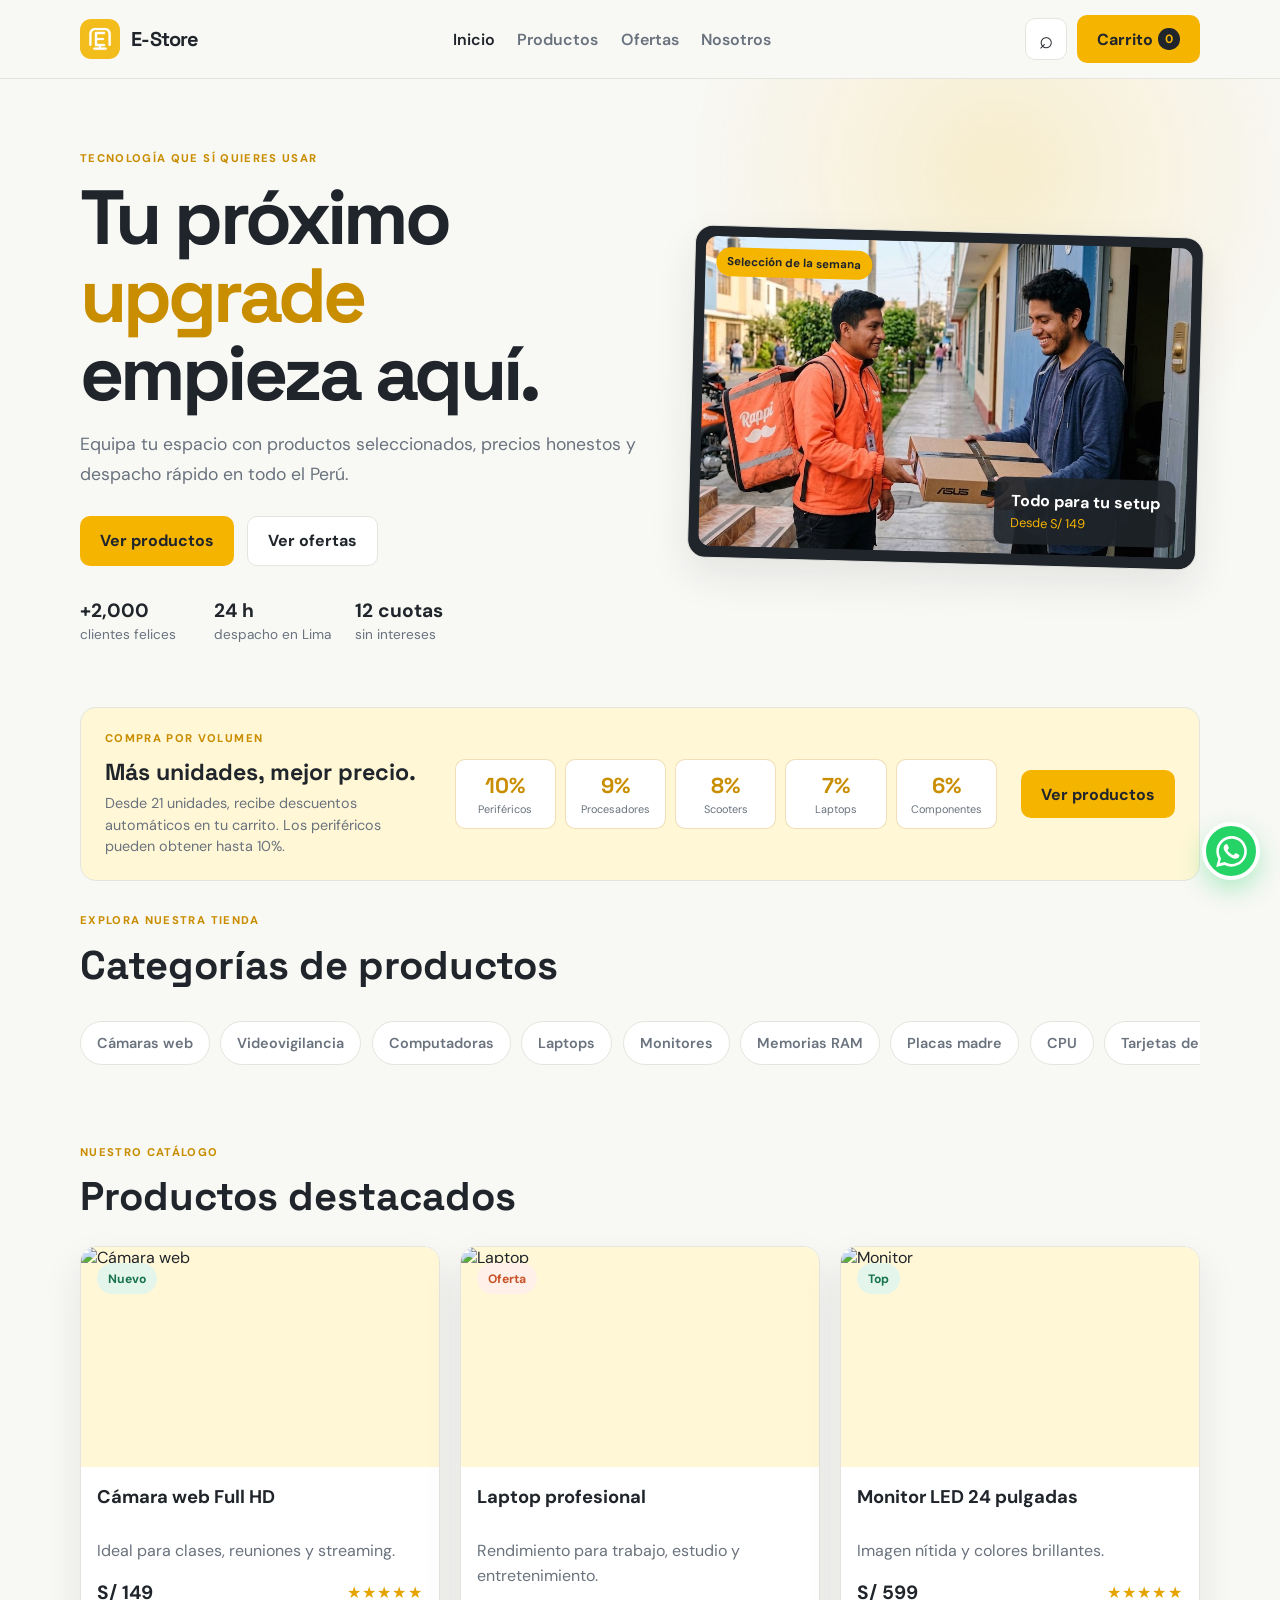
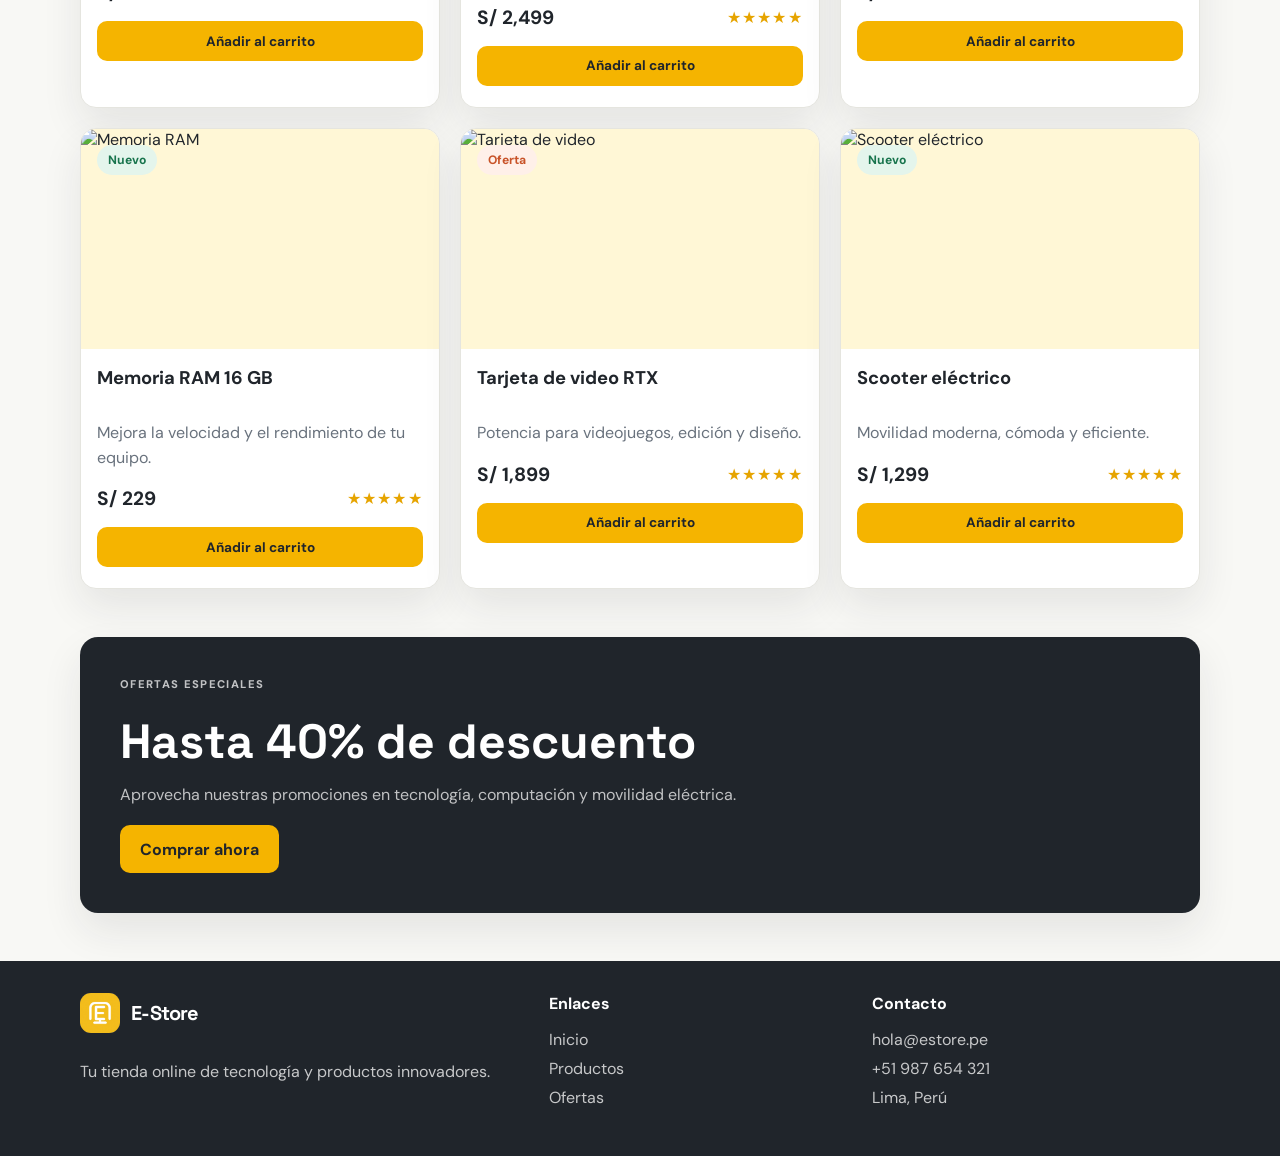
==== index.html @ dcfaab3a "Primera subida del proyecto ≈" ====
<!DOCTYPE html>
<html lang="es">
<head>
  <meta charset="UTF-8">
  <meta name="viewport" content="width=device-width, initial-scale=1.0">
  <title>E-Store | Tecnología</title>
  <link rel="stylesheet" href="styles/styles.css">
</head>

<body>
  <header class="site-header">
    <div class="container nav">
      <a class="brand" href="index.html">
        <img src="assets/logo.jpg" alt="Logo de E-Store">
        <span>E-Store</span>
      </a>

      <nav class="menu">
        <a class="is-active" href="index.html">Inicio</a>
        <a href="productos.html">Productos</a>
        <a href="ofertas.html">Ofertas</a>
        <a href="nosotros.html">Nosotros</a>
      </nav>

      <div class="nav-actions">
        <a class="icon-button" href="productos.html#buscador" aria-label="Buscar productos">⌕</a>
        <a class="btn btn-primary cart-button" href="carrito.html">Carrito <span>0</span></a>
      </div>
    </div>
  </header>

  <main>
    <section class="hero" id="inicio">
      <div class="container hero__grid">
        <div class="hero__content">
          <p class="eyebrow">Tecnología que sí quieres usar</p>
          <h1>Tu próximo <em>upgrade</em> empieza aquí.</h1>
          <p class="lead">
            Equipa tu espacio con productos seleccionados, precios honestos y despacho rápido en todo el Perú.
          </p>

          <div class="hero__actions">
            <a class="btn btn-primary" href="#productos">Ver productos</a>
            <a class="btn btn-secondary" href="#ofertas">Ver ofertas</a>
          </div>
          <ul class="hero__stats" aria-label="Beneficios de E-Store">
            <li><strong>+2,000</strong><span>clientes felices</span></li>
            <li><strong>24 h</strong><span>despacho en Lima</span></li>
            <li><strong>12 cuotas</strong><span>sin intereses</span></li>
          </ul>
        </div>

        <div class="hero__visual">
          <span class="hero__label">Selección de la semana</span>
          <img src="assets/principal.jpg" alt="Productos tecnológicos">
          <div class="hero__caption"><strong>Todo para tu setup</strong><span>Desde S/ 149</span></div>
        </div>
      </div>
    </section>

    <section class="volume-discounts container" aria-labelledby="volume-discounts-title">
      <div class="volume-discounts__intro">
        <p class="eyebrow">Compra por volumen</p>
        <h2 id="volume-discounts-title">Más unidades, mejor precio.</h2>
        <p>Desde 21 unidades, recibe descuentos automáticos en tu carrito. Los periféricos pueden obtener hasta 10%.</p>
      </div>
      <div class="volume-discounts__rates" aria-label="Descuentos disponibles">
        <div><strong>10%</strong><span>Periféricos</span></div>
        <div><strong>9%</strong><span>Procesadores</span></div>
        <div><strong>8%</strong><span>Scooters</span></div>
        <div><strong>7%</strong><span>Laptops</span></div>
        <div><strong>6%</strong><span>Componentes</span></div>
      </div>
      <a class="btn btn-primary" href="productos.html">Ver productos</a>
    </section>

    <section class="categories container">
      <div class="section-heading">
        <p class="eyebrow">Explora nuestra tienda</p>
        <h2>Categorías de productos</h2>
      </div>

      <div class="category-bar">
  <a href="productos.html">Cámaras web</a>
  <a href="productos.html">Videovigilancia</a>
  <a href="productos.html">Computadoras</a>
  <a href="productos.html">Laptops</a>
  <a href="productos.html">Monitores</a>
  <a href="productos.html">Memorias RAM</a>
  <a href="productos.html">Placas madre</a>
  <a href="productos.html">CPU</a>
  <a href="productos.html">Tarjetas de video</a>
  <a href="productos.html">Scooters eléctricos</a>
  <a href="productos.html">Otros</a>
  </div>
    </section>

    <section class="products container" id="productos">
      <div class="section-heading">
        <p class="eyebrow">Nuestro catálogo</p>
        <h2>Productos destacados</h2>
      </div>

      <div class="product-grid">
        <article class="product-card">
          <span class="badge">Nuevo</span>
          <img src="assets/product-1.svg" alt="Cámara web">
          <div class="product-card__content">
            <h3>Cámara web Full HD</h3>
            <p>Ideal para clases, reuniones y streaming.</p>
            <div class="product-meta">
              <strong>S/ 149</strong>
              <span>★★★★★</span>
            </div>
            <button class="btn btn-primary product-button">Añadir al carrito</button>
          </div>
        </article>

        <article class="product-card">
          <span class="badge badge-sale">Oferta</span>
          <img src="assets/product-2.svg" alt="Laptop">
          <div class="product-card__content">
            <h3>Laptop profesional</h3>
            <p>Rendimiento para trabajo, estudio y entretenimiento.</p>
            <div class="product-meta">
              <strong>S/ 2,499</strong>
              <span>★★★★★</span>
            </div>
            <button class="btn btn-primary product-button">Añadir al carrito</button>
          </div>
        </article>

        <article class="product-card">
          <span class="badge">Top</span>
          <img src="assets/product-3.svg" alt="Monitor">
          <div class="product-card__content">
            <h3>Monitor LED 24 pulgadas</h3>
            <p>Imagen nítida y colores brillantes.</p>
            <div class="product-meta">
              <strong>S/ 599</strong>
              <span>★★★★★</span>
            </div>
            <button class="btn btn-primary product-button">Añadir al carrito</button>
          </div>
        </article>

        <article class="product-card">
          <span class="badge">Nuevo</span>
          <img src="assets/product-1.svg" alt="Memoria RAM">
          <div class="product-card__content">
            <h3>Memoria RAM 16 GB</h3>
            <p>Mejora la velocidad y el rendimiento de tu equipo.</p>
            <div class="product-meta">
              <strong>S/ 229</strong>
              <span>★★★★★</span>
            </div>
            <button class="btn btn-primary product-button">Añadir al carrito</button>
          </div>
        </article>

        <article class="product-card">
          <span class="badge badge-sale">Oferta</span>
          <img src="assets/product-2.svg" alt="Tarjeta de video">
          <div class="product-card__content">
            <h3>Tarjeta de video RTX</h3>
            <p>Potencia para videojuegos, edición y diseño.</p>
            <div class="product-meta">
              <strong>S/ 1,899</strong>
              <span>★★★★★</span>
            </div>
            <button class="btn btn-primary product-button">Añadir al carrito</button>
          </div>
        </article>

        <article class="product-card">
          <span class="badge">Nuevo</span>
          <img src="assets/product-3.svg" alt="Scooter eléctrico">
          <div class="product-card__content">
            <h3>Scooter eléctrico</h3>
            <p>Movilidad moderna, cómoda y eficiente.</p>
            <div class="product-meta">
              <strong>S/ 1,299</strong>
              <span>★★★★★</span>
            </div>
            <button class="btn btn-primary product-button">Añadir al carrito</button>
          </div>
        </article>
      </div>
    </section>

    <section class="promo container" id="ofertas">
      <div class="promo__content">
        <p class="eyebrow">Ofertas especiales</p>
        <h2>Hasta 40% de descuento</h2>
        <p>
          Aprovecha nuestras promociones en tecnología, computación y movilidad eléctrica.
        </p>
        <a href="#productos" class="btn btn-primary">Comprar ahora</a>
      </div>
    </section>
  </main>

  <footer class="site-footer" id="nosotros">
    <div class="container footer-grid">
      <div>
        <div class="brand brand--footer">
          <img src="assets/logo.jpg" alt="Logo de E-Store">
          <span>E-Store</span>
        </div>
        <p>Tu tienda online de tecnología y productos innovadores.</p>
      </div>

      <div>
        <h4>Enlaces</h4>
        <ul>
          <li><a href="index.html">Inicio</a></li>
          <li><a href="productos.html">Productos</a></li>
          <li><a href="ofertas.html">Ofertas</a></li>
        </ul>
      </div>

      <div>
        <h4>Contacto</h4>
        <ul>
          <li>hola@estore.pe</li>
          <li>+51 987 654 321</li>
          <li>Lima, Perú</li>
        </ul>
      </div>
    </div>
  </footer>
  <script src="scripts/whatsapp.js"></script>
</body>
</html>
---- styles/styles.css ----
@import url('https://fonts.googleapis.com/css2?family=DM+Sans:wght@400;500;600;700&family=Space+Grotesk:wght@500;600;700&display=swap');

:root { --yellow: #f5b400; --yellow-dark: #c98d00; --yellow-light: #fff7d6; --ink: #20252b; --muted: #69727d; --paper: #f8f8f5; --white: #fff; --line: #e5e5df; --shadow: 0 18px 40px rgba(32,37,43,.09); }
* { box-sizing: border-box; }
html { scroll-behavior: smooth; }
body { margin: 0; color: var(--ink); background: var(--paper); font-family: 'DM Sans', sans-serif; }
img { max-width: 100%; display: block; }
a { color: inherit; text-decoration: none; }
button { font: inherit; }
.container { width: min(1120px, calc(100% - 2rem)); margin: 0 auto; }
.site-header { position: sticky; top: 0; z-index: 20; background: rgba(248,248,245,.94); backdrop-filter: blur(12px); border-bottom: 1px solid var(--line); }
.nav { display: flex; align-items: center; justify-content: space-between; gap: 1rem; min-height: 78px; }
.brand { display: inline-flex; align-items: center; gap: .7rem; font-family: 'Space Grotesk', sans-serif; font-size: 1.25rem; font-weight: 700; letter-spacing: -.04em; }
.brand img { width: 40px; height: 40px; border-radius: 11px; object-fit: cover; }
.menu { display: flex; align-items: center; gap: 1.4rem; }
.menu a { color: var(--muted); font-weight: 600; transition: color .2s ease; }
.menu a:hover, .menu a.is-active { color: var(--ink); }
.nav-actions { display: flex; align-items: center; gap: .6rem; }
.icon-button { display: grid; width: 42px; height: 42px; place-items: center; border: 1px solid var(--line); border-radius: 10px; background: var(--white); color: var(--ink); font-size: 1.5rem; cursor: pointer; }
.btn { display: inline-flex; align-items: center; justify-content: center; border: 0; border-radius: 10px; padding: .85rem 1.25rem; font-weight: 700; cursor: pointer; transition: transform .2s ease, background .2s ease; }
.btn:hover { transform: translateY(-2px); }
.btn-primary { background: var(--yellow); color: var(--ink); }
.btn-primary:hover { background: var(--yellow-dark); }
.btn-secondary { border: 1px solid var(--line); background: var(--white); color: var(--ink); }
.cart-button span { display: inline-grid; min-width: 1.35rem; min-height: 1.35rem; margin-left: .35rem; place-items: center; border-radius: 50%; background: var(--ink); color: var(--yellow); font-size: .75rem; }
.hero { padding: 4.5rem 0 3rem; background: radial-gradient(circle at 78% 15%, rgba(245,180,0,.16), transparent 28%), var(--paper); }
.hero__grid { display: grid; grid-template-columns: 1.05fr .95fr; align-items: center; gap: 3rem; }
.eyebrow { margin: 0 0 .8rem; color: var(--yellow-dark); text-transform: uppercase; letter-spacing: .12em; font-size: .7rem; font-weight: 800; }
.hero h1 { max-width: 650px; margin: 0; font-family: 'Space Grotesk', sans-serif; font-size: clamp(2.8rem, 6vw, 5.2rem); line-height: 1.02; letter-spacing: -.05em; }
.hero h1 em { color: var(--yellow-dark); font-style: normal; }
.lead { max-width: 580px; margin: 1.1rem 0 0; color: var(--muted); font-size: 1.1rem; line-height: 1.7; }
.hero__actions { display: flex; flex-wrap: wrap; gap: .8rem; margin-top: 1.6rem; }
.hero__stats { display: flex; flex-wrap: wrap; gap: 1.5rem; padding: 0; margin: 2rem 0 0; list-style: none; }
.hero__stats li { display: flex; flex-direction: column; gap: .2rem; min-width: 110px; }
.hero__stats strong { font-size: 1.2rem; }
.hero__stats span { color: var(--muted); font-size: .85rem; }
.hero__visual { position: relative; padding: .65rem; border: 1px solid var(--line); border-radius: 18px; background: var(--ink); box-shadow: var(--shadow); transform: rotate(1.5deg); }
.hero__visual img { width: 100%; min-height: 310px; object-fit: cover; border-radius: 12px; }
.hero__label, .hero__caption { position: absolute; z-index: 1; }
.hero__label { top: 1.3rem; left: 1.3rem; padding: .45rem .7rem; border-radius: 999px; background: var(--yellow); color: var(--ink); font-size: .72rem; font-weight: 700; }
.hero__caption { right: 1.3rem; bottom: 1.3rem; display: grid; gap: .2rem; padding: .8rem 1rem; border-radius: 10px; background: rgba(32,37,43,.9); color: var(--white); }
.hero__caption span { color: var(--yellow); font-size: .8rem; }
.volume-discounts { display: grid; grid-template-columns: 1.2fr 2fr auto; align-items: center; gap: 1.5rem; margin-top: 1rem; padding: 1.4rem 1.5rem; border: 1px solid var(--line); border-radius: 16px; background: var(--yellow-light); }
.volume-discounts__intro h2 { margin: 0 0 .35rem; font-family: 'Space Grotesk', sans-serif; font-size: 1.45rem; }
.volume-discounts__intro p:last-child { max-width: 390px; margin: 0; color: var(--muted); line-height: 1.5; font-size: .9rem; }
.volume-discounts__rates { display: grid; grid-template-columns: repeat(5, minmax(70px, 1fr)); gap: .55rem; }
.volume-discounts__rates div { display: grid; gap: .15rem; padding: .75rem .55rem; border: 1px solid rgba(201,141,0,.28); border-radius: 10px; background: var(--white); text-align: center; }
.volume-discounts__rates strong { color: var(--yellow-dark); font-family: 'Space Grotesk', sans-serif; font-size: 1.35rem; }
.volume-discounts__rates span { color: var(--muted); font-size: .68rem; }
.categories, .products { padding: 2rem 0; }
.section-heading { margin-bottom: 1.5rem; }
.section-heading h2 { margin: 0; font-family: 'Space Grotesk', sans-serif; font-size: clamp(2rem, 4vw, 2.5rem); }
.category-bar { display: flex; gap: .65rem; overflow-x: auto; padding: .35rem 0 1rem; scrollbar-width: thin; }
.category-bar a { flex: 0 0 auto; padding: .75rem 1rem; border: 1px solid var(--line); border-radius: 999px; background: var(--white); color: var(--muted); font-size: .9rem; font-weight: 600; transition: .2s ease; }
.category-bar a:hover { border-color: var(--yellow); color: var(--ink); transform: translateY(-2px); }
.category-bar a.is-selected { border-color: var(--yellow); background: var(--yellow-light); color: var(--ink); }
.catalog-toolbar { display: flex; align-items: center; gap: .8rem; margin: 1.8rem 0 .7rem; }
.search-box { display: flex; flex: 1; align-items: center; gap: .6rem; padding: 0 .95rem; border: 1px solid var(--line); border-radius: 10px; background: var(--white); color: var(--muted); }
.search-box input { width: 100%; padding: .9rem 0; border: 0; outline: 0; background: transparent; color: var(--ink); font: inherit; }
.select-box { display: flex; align-items: center; gap: .6rem; padding: .25rem .7rem .25rem .9rem; border: 1px solid var(--line); border-radius: 10px; background: var(--white); color: var(--muted); font-size: .85rem; }
.select-box select { padding: .65rem 0; border: 0; outline: 0; background: var(--white); color: var(--ink); font: inherit; font-weight: 600; }
.catalog-status { min-height: 1.3rem; margin: 0 0 1rem; color: var(--muted); font-size: .9rem; }
.stock { font-size: .76rem; font-weight: 700; white-space: nowrap; }
.stock-good { color: #18744d; }
.stock-medium { color: #b47600; }
.stock-low { color: #c85328; }
.product-card[hidden] { display: none; }
.product-grid { display: grid; grid-template-columns: repeat(3, minmax(0, 1fr)); gap: 1.25rem; }
.product-card { position: relative; overflow: hidden; border: 1px solid var(--line); border-radius: 16px; background: var(--white); box-shadow: var(--shadow); transition: transform .2s ease, box-shadow .2s ease; }
.product-card:hover { transform: translateY(-5px); box-shadow: 0 20px 34px rgba(32,37,43,.14); }
.product-card img { width: 100%; height: 220px; object-fit: cover; background: var(--yellow-light); }
.product-card__content { padding: 1.1rem 1rem 1.3rem; }
.product-card__content h3 { min-height: 2.9rem; margin: 0; font-size: 1.15rem; }
.product-card__content p { margin: .5rem 0 1rem; color: var(--muted); line-height: 1.55; }
.product-meta { display: flex; flex-wrap: wrap; align-items: center; justify-content: space-between; gap: .75rem; }
.product-meta strong { font-size: 1.2rem; }
.product-meta span { color: #e6a400; letter-spacing: .08em; }
.product-button { width: 100%; margin-top: 1rem; padding: .72rem 1rem; font-size: .85rem; }
.badge { position: absolute; top: 1rem; left: 1rem; z-index: 1; padding: .45rem .7rem; border-radius: 999px; background: #e4f5ec; color: #18744d; font-size: .76rem; font-weight: 700; }
.badge-sale { background: #fff0e9; color: #c85328; }
.promo { margin: 1rem auto 3rem; padding: 2.5rem; border-radius: 18px; background: var(--ink); color: var(--white); box-shadow: var(--shadow); }
.promo__content { max-width: 620px; }
.promo h2 { margin: 0 0 .75rem; font-family: 'Space Grotesk', sans-serif; font-size: clamp(2rem, 4vw, 3rem); }
.promo p { margin: 0 0 1.25rem; color: rgba(255,255,255,.72); }
.page-content { padding: 4rem 0; }
.product-detail__back { margin: 0 0 1.5rem; text-align: left; }
.product-detail__grid { display: grid; grid-template-columns: minmax(0, 1fr) minmax(0, 1fr); gap: 3rem; align-items: center; }
.product-detail__visual { overflow: hidden; min-height: 390px; border-radius: 18px; background: var(--yellow-light); box-shadow: var(--shadow); }
.product-detail__visual img { width: 100%; height: 390px; object-fit: cover; }
.product-detail__content h1 { margin: 0; font-family: 'Space Grotesk', sans-serif; font-size: clamp(2rem, 4vw, 3.6rem); line-height: 1.05; }
.product-detail__brand { margin: .8rem 0; color: var(--muted); font-weight: 700; }
.product-detail__description { max-width: 560px; margin: 1rem 0; color: var(--muted); font-size: 1.05rem; line-height: 1.7; }
.product-detail__price { display: block; margin: 1.3rem 0 .75rem; font-family: 'Space Grotesk', sans-serif; font-size: 1.8rem; }
.product-detail__discount { width: fit-content; margin-bottom: 1.25rem; padding: .65rem .8rem; border-radius: 9px; background: var(--yellow-light); color: var(--yellow-dark); font-size: .85rem; font-weight: 700; }
.discount-detail { margin-top: 3rem; padding: 1.5rem; border-radius: 16px; background: var(--ink); color: var(--white); }
.discount-detail h2 { margin: 0 0 .5rem; font-family: 'Space Grotesk', sans-serif; }
.discount-detail > p:not(.eyebrow) { margin: 0 0 1rem; color: rgba(255,255,255,.72); }
.discount-detail__rates { display: flex; flex-wrap: wrap; gap: .65rem; }
.discount-detail__rates span { padding: .6rem .75rem; border: 1px solid rgba(255,255,255,.2); border-radius: 8px; color: rgba(255,255,255,.78); font-size: .85rem; }
.discount-detail__rates strong { margin-left: .35rem; color: var(--yellow); }
.related-products { padding: 3rem 0 1rem; }
.product-detail-link { display: block; margin-top: .7rem; color: var(--yellow-dark); font-size: .85rem; font-weight: 700; text-align: center; }
.cart-layout, .delivery-layout { display: grid; grid-template-columns: minmax(0, 1.45fr) minmax(280px, .75fr); gap: 1.5rem; margin-top: 2rem; align-items: start; }
.cart-items, .delivery-form, .order-summary { border: 1px solid var(--line); border-radius: 16px; background: var(--white); box-shadow: var(--shadow); }
.cart-item { display: grid; grid-template-columns: 86px 1fr auto auto auto; gap: 1rem; align-items: center; padding: 1rem; border-bottom: 1px solid var(--line); }
.cart-item:last-child { border-bottom: 0; }
.cart-item img { width: 86px; height: 86px; border-radius: 10px; object-fit: cover; background: var(--yellow-light); }
.cart-item__info h2 { margin: 0 0 .35rem; font-size: 1rem; }
.cart-item__info p { margin: 0 0 .35rem; color: var(--muted); font-size: .85rem; }
.cart-item__total { white-space: nowrap; }
.quantity-control { display: flex; align-items: center; gap: .7rem; padding: .35rem; border: 1px solid var(--line); border-radius: 8px; }
.quantity-control button { width: 25px; height: 25px; border: 0; border-radius: 6px; background: var(--yellow-light); color: var(--ink); cursor: pointer; font-weight: 700; }
.remove-button { border: 0; background: transparent; color: #c85328; cursor: pointer; font-size: .8rem; }
.order-summary { padding: 1.25rem; }
.order-summary h2 { margin: 0 0 1.2rem; font-family: 'Space Grotesk', sans-serif; font-size: 1.25rem; }
.summary-line, .summary-total { display: flex; justify-content: space-between; gap: 1rem; padding: .65rem 0; }
.summary-line { color: var(--muted); }
.summary-total { margin-top: .5rem; padding-top: 1rem; border-top: 1px solid var(--line); font-size: 1.2rem; }
.shipping-note { padding: .7rem; border-radius: 8px; background: var(--yellow-light); color: var(--yellow-dark); font-size: .8rem; }
.checkout-button { width: 100%; margin-top: 1rem; }
.checkout-button.is-disabled { opacity: .5; pointer-events: none; }
.back-link { display: block; margin-top: 1rem; color: var(--muted); text-align: center; font-size: .85rem; }
.empty-cart { padding: 3rem 1rem; text-align: center; }
.empty-cart strong { font-family: 'Space Grotesk', sans-serif; font-size: 1.3rem; }
.empty-cart p { margin: .5rem 0 1.2rem; color: var(--muted); }
.delivery-form { padding: 1.5rem; }
.delivery-form fieldset { padding: 0 0 1.35rem; margin: 0 0 1.35rem; border: 0; border-bottom: 1px solid var(--line); }
.delivery-form legend { margin-bottom: 1rem; font-family: 'Space Grotesk', sans-serif; font-weight: 700; }
.form-grid { display: grid; grid-template-columns: 1fr 1fr; gap: 1rem; }
.delivery-form label { display: grid; gap: .4rem; color: var(--muted); font-size: .85rem; font-weight: 600; }
.delivery-form input { width: 100%; padding: .8rem; border: 1px solid var(--line); border-radius: 8px; outline-color: var(--yellow); color: var(--ink); font: inherit; }
.form-wide { grid-column: 1 / -1; }
.schedule-options { display: grid; grid-template-columns: repeat(3, 1fr); gap: .7rem; }
.schedule-options label { position: relative; display: block; }
.schedule-options input { position: absolute; opacity: 0; }
.schedule-options span { display: block; padding: .85rem; border: 1px solid var(--line); border-radius: 9px; color: var(--ink); text-align: center; font-size: .8rem; cursor: pointer; }
.schedule-options input:checked + span { border-color: var(--yellow); background: var(--yellow-light); }
.schedule-options strong { display: block; font-size: .75rem; }
.form-success { display: none; margin: 1rem 0 0; color: #18744d; font-size: .9rem; }
.form-success.is-visible { display: block; }
.delivery-item { display: flex; justify-content: space-between; gap: .7rem; margin: 0; padding: .6rem 0; border-bottom: 1px solid var(--line); color: var(--muted); font-size: .82rem; }
.delivery-item strong { color: var(--ink); white-space: nowrap; }
.empty-summary { color: var(--muted); font-size: .85rem; }
.quantity-modal[hidden] { display: none; }
.quantity-modal { position: fixed; inset: 0; z-index: 50; display: grid; place-items: center; padding: 1rem; }
.quantity-modal__backdrop { position: absolute; inset: 0; background: rgba(32,37,43,.58); }
.quantity-modal__dialog { position: relative; width: min(420px, 100%); padding: 1.5rem; border: 1px solid var(--line); border-radius: 16px; background: var(--white); box-shadow: 0 24px 60px rgba(32,37,43,.24); }
.quantity-modal__close { position: absolute; top: .75rem; right: .85rem; width: 2rem; height: 2rem; border: 0; border-radius: 50%; background: var(--yellow-light); color: var(--ink); font-size: 1.4rem; line-height: 1; cursor: pointer; }
.quantity-modal__dialog h2 { margin: 0; padding-right: 2rem; font-family: 'Space Grotesk', sans-serif; font-size: 1.5rem; }
.quantity-modal__product { margin: .5rem 0 1.25rem; color: var(--muted); font-weight: 600; }
.quantity-modal__label { display: block; margin-bottom: .4rem; color: var(--muted); font-size: .85rem; font-weight: 700; }
.quantity-modal__dialog input { width: 100%; padding: .85rem; border: 1px solid var(--line); border-radius: 8px; outline-color: var(--yellow); color: var(--ink); font: inherit; }
.quantity-modal__stock { margin: .5rem 0 0; color: var(--muted); font-size: .8rem; }
.quantity-modal__actions { display: flex; justify-content: flex-end; gap: .7rem; margin-top: 1.3rem; }
.quantity-modal__actions .btn { padding: .7rem 1rem; }
.old-price { color: var(--muted); text-decoration: line-through; }
.site-footer { padding: 2rem 0 3rem; background: var(--ink); color: rgba(255,255,255,.75); }
.footer-grid { display: grid; grid-template-columns: 1.2fr .8fr .9fr; gap: 2rem; }
.brand--footer { color: var(--white); margin-bottom: .75rem; }
.site-footer h4 { margin: 0 0 .9rem; color: var(--white); }
.site-footer ul { display: grid; gap: .5rem; padding: 0; margin: 0; list-style: none; }
.site-footer a { color: rgba(255,255,255,.75); }
.whatsapp-advisor { position: fixed; right: 1.25rem; bottom: 1.25rem; z-index: 30; display: flex; align-items: center; gap: .7rem; color: #fff; }
.whatsapp-advisor__label { padding: .65rem .8rem; border-radius: 9px; background: var(--ink); box-shadow: 0 8px 22px rgba(32,37,43,.18); font-size: .8rem; font-weight: 700; opacity: 0; transform: translateX(.5rem); transition: opacity .2s ease, transform .2s ease; }
.whatsapp-advisor:hover .whatsapp-advisor__label, .whatsapp-advisor:focus-visible .whatsapp-advisor__label { opacity: 1; transform: translateX(0); }
.whatsapp-advisor__icon { display: grid; width: 58px; height: 58px; place-items: center; border: 4px solid var(--white); border-radius: 50%; background: #25d366; box-shadow: 0 10px 24px rgba(37,211,102,.32); transition: transform .2s ease; }
.whatsapp-advisor:hover .whatsapp-advisor__icon { transform: scale(1.08); }
.whatsapp-advisor__icon svg { width: 31px; height: 31px; fill: #fff; }
@media (max-width: 1100px) { .product-grid { grid-template-columns: repeat(2, minmax(0, 1fr)); } .catalog-toolbar { flex-wrap: wrap; } .catalog-toolbar .search-box { flex: 1 1 100%; } }
@media (max-width: 900px) { .hero__grid { grid-template-columns: 1fr; } .volume-discounts { grid-template-columns: 1fr; } .volume-discounts__intro p:last-child { max-width: none; } .volume-discounts__rates { max-width: 620px; } .product-detail__grid { grid-template-columns: 1fr; gap: 1.5rem; } .product-detail__visual, .product-detail__visual img { min-height: 260px; height: 260px; } .footer-grid { grid-template-columns: 1.2fr .8fr; } .cart-layout, .delivery-layout { grid-template-columns: 1fr; } }
@media (max-width: 680px) { .nav { min-height: 68px; flex-wrap: wrap; padding: .65rem 0; } .brand { font-size: 1.1rem; } .nav-actions { margin-left: auto; } .menu { order: 3; width: 100%; justify-content: flex-start; gap: 1rem; overflow-x: auto; padding-bottom: .2rem; } .menu a { flex: 0 0 auto; font-size: .82rem; } .cart-button { padding: .75rem .8rem; } .product-grid, .footer-grid { grid-template-columns: 1fr; } .hero { padding-top: 3rem; } .hero h1 { font-size: clamp(2.35rem, 12vw, 3.6rem); } .hero__visual { transform: none; } .hero__visual img { min-height: 220px; } .promo { padding: 1.7rem; } .volume-discounts { padding: 1.1rem; } .volume-discounts__rates { grid-template-columns: repeat(2, minmax(0, 1fr)); } .catalog-toolbar { align-items: stretch; flex-direction: column; } .select-box { justify-content: space-between; } .product-detail__content h1 { font-size: 2.2rem; } .discount-detail { padding: 1.2rem; } .cart-item { grid-template-columns: 64px 1fr auto; gap: .65rem; padding: .8rem; } .cart-item img { width: 64px; height: 64px; } .cart-item__total { grid-column: 2; } .remove-button { grid-column: 3; grid-row: 2; } .quantity-control { grid-column: 1 / -1; justify-content: center; } .form-grid, .schedule-options { grid-template-columns: 1fr; } .form-wide { grid-column: auto; } .quantity-modal__actions { flex-direction: column-reverse; } .quantity-modal__actions .btn { width: 100%; } .whatsapp-advisor { right: .8rem; bottom: .8rem; } .whatsapp-advisor__label { display: none; } }
@media (max-width: 380px) { .container { width: min(100% - 1rem, 1120px); } .brand span { display: none; } .nav-actions .icon-button { display: none; } .hero__actions .btn { width: 100%; } .volume-discounts__rates { grid-template-columns: 1fr; } .product-card__content { padding: 1rem .8rem 1.1rem; } }
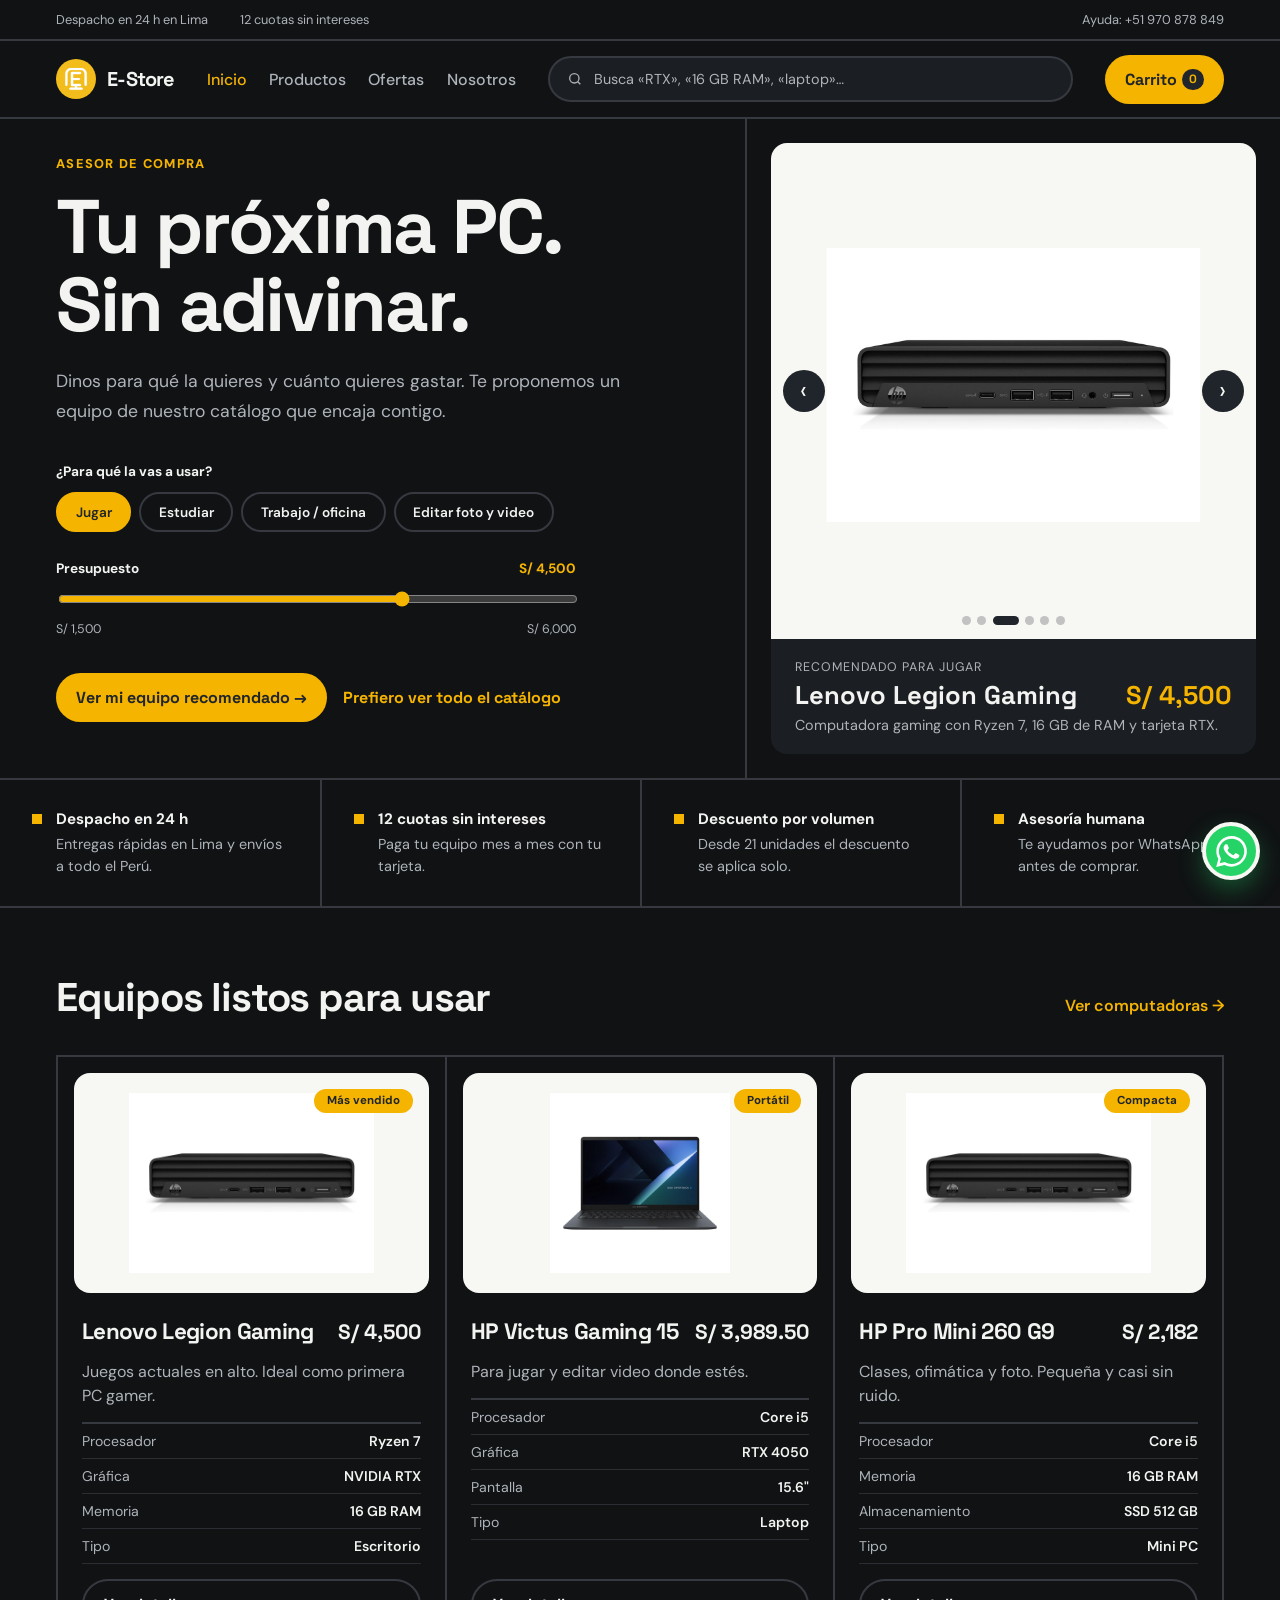
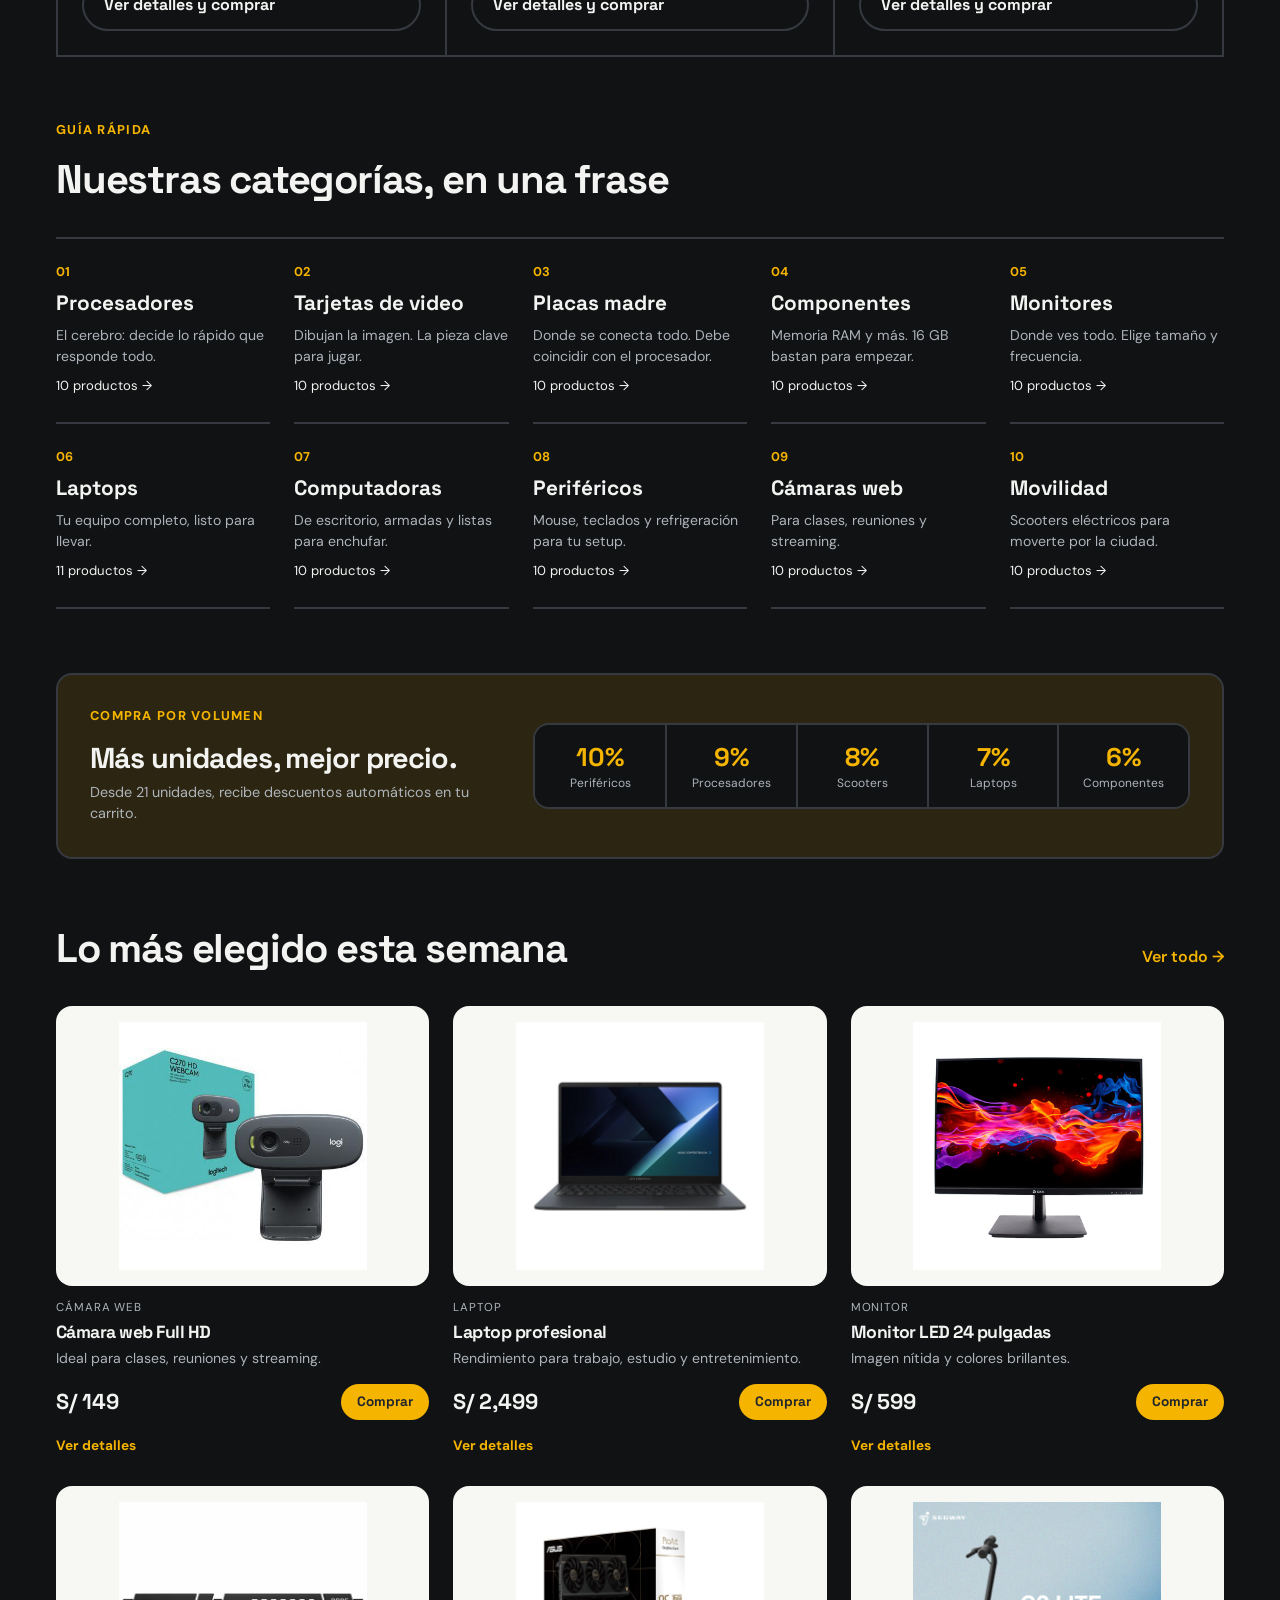
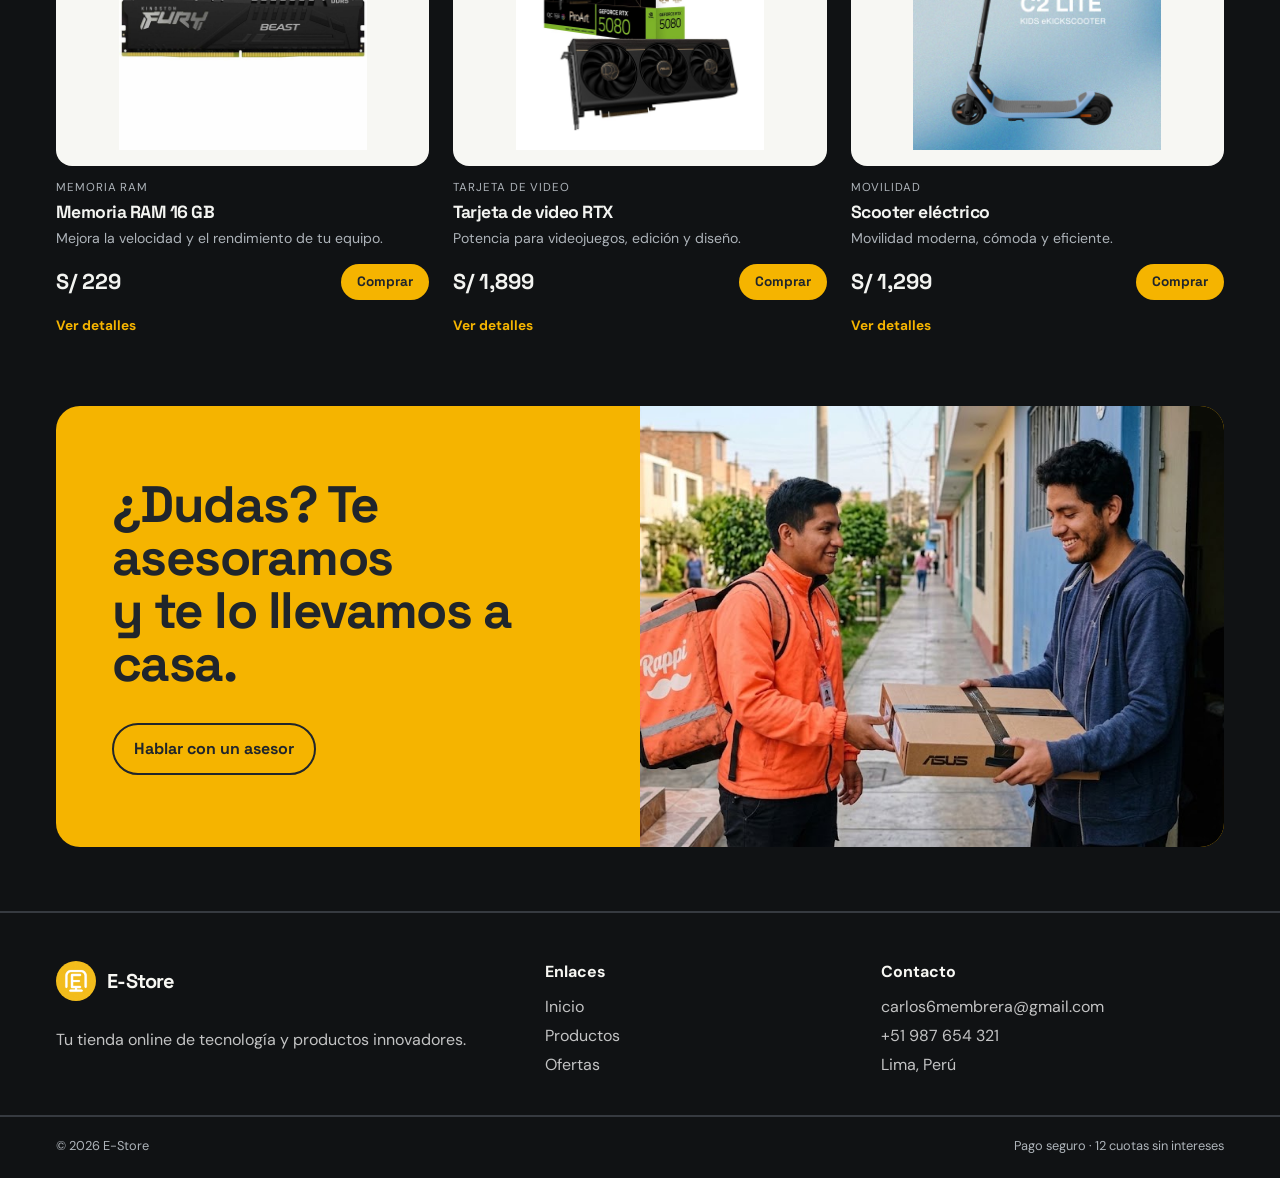
==== commit f9a8a5fe: "nuevo diseño inicio" ====
--- a/index.html
+++ b/index.html
@@ -5,11 +5,20 @@
   <meta name="viewport" content="width=device-width, initial-scale=1.0">
   <title>E-Store | Tecnología</title>
   <link rel="stylesheet" href="styles/styles.css">
+  <link rel="stylesheet" href="styles/inicio.css">
 </head>
 
-<body>
+<body class="home">
+  <div class="topbar">
+    <div class="home-wrap topbar__inner">
+      <span>Despacho en 24 h en Lima</span>
+      <span>12 cuotas sin intereses</span>
+      <span class="topbar__help">Ayuda: +51 970 878 849</span>
+    </div>
+  </div>
+
   <header class="site-header">
-    <div class="container nav">
+    <div class="home-wrap nav">
       <a class="brand" href="index.html">
         <img src="assets/logo.jpg" alt="Logo de E-Store">
         <span>E-Store</span>
@@ -22,47 +31,164 @@
         <a href="nosotros.html">Nosotros</a>
       </nav>
 
+      <div class="home-search" data-search-anchor>
+        <svg width="16" height="16" viewBox="0 0 24 24" fill="none" stroke="currentColor" stroke-width="2" aria-hidden="true"><circle cx="11" cy="11" r="7"></circle><path d="m20 20-4-4"></path></svg>
+        <input type="search" data-home-search placeholder="Busca «RTX», «16 GB RAM», «laptop»…" autocomplete="off" aria-label="Buscar productos">
+      </div>
+
       <div class="nav-actions">
-        <a class="icon-button" href="productos.html#buscador" aria-label="Buscar productos">⌕</a>
+        <button class="icon-button" type="button" data-header-search-toggle aria-label="Buscar productos" aria-expanded="false">⌕</button>
         <a class="btn btn-primary cart-button" href="carrito.html">Carrito <span>0</span></a>
       </div>
     </div>
   </header>
 
   <main>
-    <section class="hero" id="inicio">
-      <div class="container hero__grid">
-        <div class="hero__content">
-          <p class="eyebrow">Tecnología que sí quieres usar</p>
-          <h1>Tu próximo <em>upgrade</em> empieza aquí.</h1>
-          <p class="lead">
-            Equipa tu espacio con productos seleccionados, precios honestos y despacho rápido en todo el Perú.
-          </p>
-
-          <div class="hero__actions">
-            <a class="btn btn-primary" href="#productos">Ver productos</a>
-            <a class="btn btn-secondary" href="#ofertas">Ver ofertas</a>
-          </div>
-          <ul class="hero__stats" aria-label="Beneficios de E-Store">
-            <li><strong>+2,000</strong><span>clientes felices</span></li>
-            <li><strong>24 h</strong><span>despacho en Lima</span></li>
-            <li><strong>12 cuotas</strong><span>sin intereses</span></li>
-          </ul>
-        </div>
-
-        <div class="hero__visual">
-          <span class="hero__label">Selección de la semana</span>
-          <img src="assets/principal.jpg" alt="Productos tecnológicos">
-          <div class="hero__caption"><strong>Todo para tu setup</strong><span>Desde S/ 149</span></div>
-        </div>
-      </div>
-    </section>
-
-    <section class="volume-discounts container" aria-labelledby="volume-discounts-title">
+    <!-- Asesor de compra -->
+    <section class="finder" aria-labelledby="finder-title">
+      <div class="finder__content">
+        <p class="eyebrow">Asesor de compra</p>
+        <h1 id="finder-title">Tu próxima PC.<br>Sin adivinar.</h1>
+        <p class="lead">Dinos para qué la quieres y cuánto quieres gastar. Te proponemos un equipo de nuestro catálogo que encaja contigo.</p>
+
+        <div class="finder__group">
+          <span class="finder__label">¿Para qué la vas a usar?</span>
+          <div class="finder__uses" role="group" aria-label="Uso del equipo">
+            <button type="button" data-use="jugar" aria-pressed="true">Jugar</button>
+            <button type="button" data-use="estudiar" aria-pressed="false">Estudiar</button>
+            <button type="button" data-use="oficina" aria-pressed="false">Trabajo / oficina</button>
+            <button type="button" data-use="editar" aria-pressed="false">Editar foto y video</button>
+          </div>
+        </div>
+
+        <div class="finder__group finder__budget">
+          <label class="finder__label" for="finder-budget">
+            <span>Presupuesto</span>
+            <output id="finder-budget-label" for="finder-budget">S/ 4,500</output>
+          </label>
+          <input id="finder-budget" type="range" min="1500" max="6000" step="100" value="4500">
+          <div class="finder__range"><span>S/ 1,500</span><span>S/ 6,000</span></div>
+        </div>
+
+        <div class="finder__actions">
+          <a class="btn btn-primary" id="finder-cta" href="productos.html">Ver mi equipo recomendado →</a>
+          <a class="btn btn-ghost" href="productos.html">Prefiero ver todo el catálogo</a>
+        </div>
+      </div>
+
+      <div class="finder__result">
+        <div class="finder__image" aria-roledescription="carrusel" aria-label="Equipos para el uso elegido">
+          <div class="finder__track" id="finder-track"></div>
+          <button class="finder__arrow finder__arrow--prev" type="button" id="finder-prev" aria-label="Equipo anterior">‹</button>
+          <button class="finder__arrow finder__arrow--next" type="button" id="finder-next" aria-label="Equipo siguiente">›</button>
+          <div class="finder__dots" id="finder-dots"></div>
+        </div>
+        <div class="finder__summary" id="finder-summary" aria-live="polite">
+          <span class="finder__for" id="finder-for">Propuesta para jugar</span>
+          <strong class="finder__name" id="finder-name">Lenovo Legion Gaming</strong>
+          <strong class="finder__price" id="finder-price">S/ 4,500</strong>
+          <span class="finder__spec" id="finder-spec">Computadora gaming con Ryzen 7, 16 GB de RAM y tarjeta RTX.</span>
+        </div>
+      </div>
+    </section>
+
+    <!-- Beneficios -->
+    <section class="promises" aria-label="Beneficios de E-Store">
+      <div><span class="promises__dot"></span><p><strong>Despacho en 24 h</strong>Entregas rápidas en Lima y envíos a todo el Perú.</p></div>
+      <div><span class="promises__dot"></span><p><strong>12 cuotas sin intereses</strong>Paga tu equipo mes a mes con tu tarjeta.</p></div>
+      <div><span class="promises__dot"></span><p><strong>Descuento por volumen</strong>Desde 21 unidades el descuento se aplica solo.</p></div>
+      <div><span class="promises__dot"></span><p><strong>Asesoría humana</strong>Te ayudamos por WhatsApp antes de comprar.</p></div>
+    </section>
+
+    <!-- Equipos listos -->
+    <section class="home-section" aria-labelledby="kits-title">
+      <div class="home-section__head">
+        <h2 id="kits-title">Equipos listos para usar</h2>
+        <a href="productos.html?categoria=computadoras-escritorio">Ver computadoras →</a>
+      </div>
+
+      <div class="kits">
+        <article class="kit" data-detail-card data-name="Lenovo Legion Gaming" data-category="computadoras-escritorio" data-price="4500" data-description="Computadora gaming con Ryzen 7, 16 GB de RAM y tarjeta RTX.">
+          <div class="kit__image">
+            <img src="assets/pc-escritorio-1.jpg" alt="Lenovo Legion Gaming">
+            <span class="tag">Más vendido</span>
+          </div>
+          <div class="kit__body">
+            <div class="kit__title"><h3>Lenovo Legion Gaming</h3><strong>S/ 4,500</strong></div>
+            <p>Juegos actuales en alto. Ideal como primera PC gamer.</p>
+            <dl class="kit__specs">
+              <div><dt>Procesador</dt><dd>Ryzen 7</dd></div>
+              <div><dt>Gráfica</dt><dd>NVIDIA RTX</dd></div>
+              <div><dt>Memoria</dt><dd>16 GB RAM</dd></div>
+              <div><dt>Tipo</dt><dd>Escritorio</dd></div>
+            </dl>
+            <a class="btn btn-secondary kit__link" href="productos.html">Ver detalles y comprar</a>
+          </div>
+        </article>
+
+        <article class="kit" data-detail-card data-name="HP Victus Gaming 15 RTX 4050" data-category="computacion" data-price="3989.50" data-description="Core i5 y tarjeta gráfica RTX 4050.">
+          <div class="kit__image">
+            <img src="assets/laptop-hp.jpg" alt="HP Victus Gaming 15">
+            <span class="tag">Portátil</span>
+          </div>
+          <div class="kit__body">
+            <div class="kit__title"><h3>HP Victus Gaming 15</h3><strong>S/ 3,989.50</strong></div>
+            <p>Para jugar y editar video donde estés.</p>
+            <dl class="kit__specs">
+              <div><dt>Procesador</dt><dd>Core i5</dd></div>
+              <div><dt>Gráfica</dt><dd>RTX 4050</dd></div>
+              <div><dt>Pantalla</dt><dd>15.6"</dd></div>
+              <div><dt>Tipo</dt><dd>Laptop</dd></div>
+            </dl>
+            <a class="btn btn-secondary kit__link" href="productos.html">Ver detalles y comprar</a>
+          </div>
+        </article>
+
+        <article class="kit" data-detail-card data-name="HP Pro Mini 260 G9" data-category="computadoras-escritorio" data-price="2182" data-description="Computadora mini con procesador i5, 16 GB de RAM y 512 GB.">
+          <div class="kit__image">
+            <img src="assets/pc-escritorio-1.jpg" alt="HP Pro Mini 260 G9">
+            <span class="tag">Compacta</span>
+          </div>
+          <div class="kit__body">
+            <div class="kit__title"><h3>HP Pro Mini 260 G9</h3><strong>S/ 2,182</strong></div>
+            <p>Clases, ofimática y foto. Pequeña y casi sin ruido.</p>
+            <dl class="kit__specs">
+              <div><dt>Procesador</dt><dd>Core i5</dd></div>
+              <div><dt>Memoria</dt><dd>16 GB RAM</dd></div>
+              <div><dt>Almacenamiento</dt><dd>SSD 512 GB</dd></div>
+              <div><dt>Tipo</dt><dd>Mini PC</dd></div>
+            </dl>
+            <a class="btn btn-secondary kit__link" href="productos.html">Ver detalles y comprar</a>
+          </div>
+        </article>
+      </div>
+    </section>
+
+    <!-- Categorías -->
+    <section class="home-section" aria-labelledby="categories-title">
+      <p class="eyebrow">Guía rápida</p>
+      <h2 id="categories-title">Nuestras categorías, en una frase</h2>
+
+      <div class="parts">
+        <a href="productos.html?categoria=procesadores"><span class="parts__n">01</span><strong>Procesadores</strong><span class="parts__what">El cerebro: decide lo rápido que responde todo.</span><span class="parts__count">10 productos →</span></a>
+        <a href="productos.html?categoria=tarjetas-video"><span class="parts__n">02</span><strong>Tarjetas de video</strong><span class="parts__what">Dibujan la imagen. La pieza clave para jugar.</span><span class="parts__count">10 productos →</span></a>
+        <a href="productos.html?categoria=placas-madre"><span class="parts__n">03</span><strong>Placas madre</strong><span class="parts__what">Donde se conecta todo. Debe coincidir con el procesador.</span><span class="parts__count">10 productos →</span></a>
+        <a href="productos.html?categoria=componentes"><span class="parts__n">04</span><strong>Componentes</strong><span class="parts__what">Memoria RAM y más. 16 GB bastan para empezar.</span><span class="parts__count">10 productos →</span></a>
+        <a href="productos.html?categoria=monitores"><span class="parts__n">05</span><strong>Monitores</strong><span class="parts__what">Donde ves todo. Elige tamaño y frecuencia.</span><span class="parts__count">10 productos →</span></a>
+        <a href="productos.html?categoria=computacion"><span class="parts__n">06</span><strong>Laptops</strong><span class="parts__what">Tu equipo completo, listo para llevar.</span><span class="parts__count">11 productos →</span></a>
+        <a href="productos.html?categoria=computadoras-escritorio"><span class="parts__n">07</span><strong>Computadoras</strong><span class="parts__what">De escritorio, armadas y listas para enchufar.</span><span class="parts__count">10 productos →</span></a>
+        <a href="productos.html?categoria=perifericos"><span class="parts__n">08</span><strong>Periféricos</strong><span class="parts__what">Mouse, teclados y refrigeración para tu setup.</span><span class="parts__count">10 productos →</span></a>
+        <a href="productos.html?categoria=camaras"><span class="parts__n">09</span><strong>Cámaras web</strong><span class="parts__what">Para clases, reuniones y streaming.</span><span class="parts__count">10 productos →</span></a>
+        <a href="productos.html?categoria=movilidad"><span class="parts__n">10</span><strong>Movilidad</strong><span class="parts__what">Scooters eléctricos para moverte por la ciudad.</span><span class="parts__count">10 productos →</span></a>
+      </div>
+    </section>
+
+    <!-- Descuentos por volumen -->
+    <section class="volume-discounts" aria-labelledby="volume-discounts-title">
       <div class="volume-discounts__intro">
         <p class="eyebrow">Compra por volumen</p>
         <h2 id="volume-discounts-title">Más unidades, mejor precio.</h2>
-        <p>Desde 21 unidades, recibe descuentos automáticos en tu carrito. Los periféricos pueden obtener hasta 10%.</p>
+        <p>Desde 21 unidades, recibe descuentos automáticos en tu carrito.</p>
       </div>
       <div class="volume-discounts__rates" aria-label="Descuentos disponibles">
         <div><strong>10%</strong><span>Periféricos</span></div>
@@ -71,137 +197,114 @@
         <div><strong>7%</strong><span>Laptops</span></div>
         <div><strong>6%</strong><span>Componentes</span></div>
       </div>
-      <a class="btn btn-primary" href="productos.html">Ver productos</a>
-    </section>
-
-    <section class="categories container">
-      <div class="section-heading">
-        <p class="eyebrow">Explora nuestra tienda</p>
-        <h2>Categorías de productos</h2>
-      </div>
-
-      <div class="category-bar">
-  <a href="productos.html">Cámaras web</a>
-  <a href="productos.html">Videovigilancia</a>
-  <a href="productos.html">Computadoras</a>
-  <a href="productos.html">Laptops</a>
-  <a href="productos.html">Monitores</a>
-  <a href="productos.html">Memorias RAM</a>
-  <a href="productos.html">Placas madre</a>
-  <a href="productos.html">CPU</a>
-  <a href="productos.html">Tarjetas de video</a>
-  <a href="productos.html">Scooters eléctricos</a>
-  <a href="productos.html">Otros</a>
-  </div>
-    </section>
-
-    <section class="products container" id="productos">
-      <div class="section-heading">
-        <p class="eyebrow">Nuestro catálogo</p>
-        <h2>Productos destacados</h2>
+    </section>
+
+    <!-- Productos destacados -->
+    <section class="home-section products" id="productos" aria-labelledby="products-title">
+      <div class="home-section__head">
+        <h2 id="products-title">Lo más elegido esta semana</h2>
+        <a href="productos.html">Ver todo →</a>
       </div>
 
       <div class="product-grid">
-        <article class="product-card">
+        <article class="product-card" data-name="Cámara web Full HD" data-category="camaras" data-price="149">
           <span class="badge">Nuevo</span>
-          <img src="assets/product-1.svg" alt="Cámara web">
-          <div class="product-card__content">
+          <img src="assets/logitech-1.jpg" alt="Cámara web">
+          <div class="product-card__content">
+            <span class="product-card__cat">Cámara web</span>
             <h3>Cámara web Full HD</h3>
             <p>Ideal para clases, reuniones y streaming.</p>
             <div class="product-meta">
               <strong>S/ 149</strong>
-              <span>★★★★★</span>
-            </div>
-            <button class="btn btn-primary product-button">Añadir al carrito</button>
-          </div>
-        </article>
-
-        <article class="product-card">
+              <button class="btn btn-primary product-button">Comprar</button>
+            </div>
+          </div>
+        </article>
+
+        <article class="product-card" data-name="Laptop profesional" data-category="computacion" data-price="2499">
           <span class="badge badge-sale">Oferta</span>
-          <img src="assets/product-2.svg" alt="Laptop">
-          <div class="product-card__content">
+          <img src="assets/laptop-hp.jpg" alt="Laptop">
+          <div class="product-card__content">
+            <span class="product-card__cat">Laptop</span>
             <h3>Laptop profesional</h3>
             <p>Rendimiento para trabajo, estudio y entretenimiento.</p>
             <div class="product-meta">
               <strong>S/ 2,499</strong>
-              <span>★★★★★</span>
-            </div>
-            <button class="btn btn-primary product-button">Añadir al carrito</button>
-          </div>
-        </article>
-
-        <article class="product-card">
+              <button class="btn btn-primary product-button">Comprar</button>
+            </div>
+          </div>
+        </article>
+
+        <article class="product-card" data-name="Monitor LED 24 pulgadas" data-category="monitores" data-price="599">
           <span class="badge">Top</span>
-          <img src="assets/product-3.svg" alt="Monitor">
-          <div class="product-card__content">
+          <img src="assets/monitor-teros.jpg" alt="Monitor">
+          <div class="product-card__content">
+            <span class="product-card__cat">Monitor</span>
             <h3>Monitor LED 24 pulgadas</h3>
             <p>Imagen nítida y colores brillantes.</p>
             <div class="product-meta">
               <strong>S/ 599</strong>
-              <span>★★★★★</span>
-            </div>
-            <button class="btn btn-primary product-button">Añadir al carrito</button>
-          </div>
-        </article>
-
-        <article class="product-card">
+              <button class="btn btn-primary product-button">Comprar</button>
+            </div>
+          </div>
+        </article>
+
+        <article class="product-card" data-name="Memoria RAM 16 GB" data-category="componentes" data-price="229">
           <span class="badge">Nuevo</span>
-          <img src="assets/product-1.svg" alt="Memoria RAM">
-          <div class="product-card__content">
+          <img src="assets/memoria-ram.jpg" alt="Memoria RAM">
+          <div class="product-card__content">
+            <span class="product-card__cat">Memoria RAM</span>
             <h3>Memoria RAM 16 GB</h3>
             <p>Mejora la velocidad y el rendimiento de tu equipo.</p>
             <div class="product-meta">
               <strong>S/ 229</strong>
-              <span>★★★★★</span>
-            </div>
-            <button class="btn btn-primary product-button">Añadir al carrito</button>
-          </div>
-        </article>
-
-        <article class="product-card">
+              <button class="btn btn-primary product-button">Comprar</button>
+            </div>
+          </div>
+        </article>
+
+        <article class="product-card" data-name="Tarjeta de video RTX" data-category="tarjetas-video" data-price="1899">
           <span class="badge badge-sale">Oferta</span>
-          <img src="assets/product-2.svg" alt="Tarjeta de video">
-          <div class="product-card__content">
+          <img src="assets/asus-proart-rtx-5080-16gb.jpg" alt="Tarjeta de video">
+          <div class="product-card__content">
+            <span class="product-card__cat">Tarjeta de video</span>
             <h3>Tarjeta de video RTX</h3>
             <p>Potencia para videojuegos, edición y diseño.</p>
             <div class="product-meta">
               <strong>S/ 1,899</strong>
-              <span>★★★★★</span>
-            </div>
-            <button class="btn btn-primary product-button">Añadir al carrito</button>
-          </div>
-        </article>
-
-        <article class="product-card">
+              <button class="btn btn-primary product-button">Comprar</button>
+            </div>
+          </div>
+        </article>
+
+        <article class="product-card" data-name="Scooter eléctrico" data-category="movilidad" data-price="1299">
           <span class="badge">Nuevo</span>
-          <img src="assets/product-3.svg" alt="Scooter eléctrico">
-          <div class="product-card__content">
+          <img src="assets/scooter-1.jpg" alt="Scooter eléctrico">
+          <div class="product-card__content">
+            <span class="product-card__cat">Movilidad</span>
             <h3>Scooter eléctrico</h3>
             <p>Movilidad moderna, cómoda y eficiente.</p>
             <div class="product-meta">
               <strong>S/ 1,299</strong>
-              <span>★★★★★</span>
-            </div>
-            <button class="btn btn-primary product-button">Añadir al carrito</button>
-          </div>
-        </article>
-      </div>
-    </section>
-
-    <section class="promo container" id="ofertas">
-      <div class="promo__content">
-        <p class="eyebrow">Ofertas especiales</p>
-        <h2>Hasta 40% de descuento</h2>
-        <p>
-          Aprovecha nuestras promociones en tecnología, computación y movilidad eléctrica.
-        </p>
-        <a href="#productos" class="btn btn-primary">Comprar ahora</a>
-      </div>
+              <button class="btn btn-primary product-button">Comprar</button>
+            </div>
+          </div>
+        </article>
+      </div>
+    </section>
+
+    <!-- Llamado a la acción -->
+    <section class="home-cta" id="ofertas">
+      <div class="home-cta__text">
+        <h2>¿Dudas? Te asesoramos<br>y te lo llevamos a casa.</h2>
+        <a class="btn home-cta__button" href="https://wa.me/51970878849?text=Hola%2C%20necesito%20asesor%C3%ADa%20para%20elegir%20un%20producto." target="_blank" rel="noopener noreferrer">Hablar con un asesor</a>
+      </div>
+      <img class="home-cta__image" src="assets/principal.jpg" alt="Repartidor entregando un pedido de E-Store">
     </section>
   </main>
 
   <footer class="site-footer" id="nosotros">
-    <div class="container footer-grid">
+    <div class="home-wrap footer-grid">
       <div>
         <div class="brand brand--footer">
           <img src="assets/logo.jpg" alt="Logo de E-Store">
@@ -222,13 +325,22 @@
       <div>
         <h4>Contacto</h4>
         <ul>
-          <li>hola@estore.pe</li>
+          <li>carlos6membrera@gmail.com</li>
           <li>+51 987 654 321</li>
           <li>Lima, Perú</li>
         </ul>
       </div>
     </div>
+    <div class="home-wrap footer-bottom">
+      <span>© 2026 E-Store</span>
+      <span>Pago seguro · 12 cuotas sin intereses</span>
+    </div>
   </footer>
+  <script src="scripts/volume-discounts.js"></script>
+  <script src="scripts/product-images.js"></script>
+  <script src="scripts/home-products.js"></script>
+  <script src="scripts/header-search.js"></script>
+  <script src="scripts/inicio.js"></script>
   <script src="scripts/whatsapp.js"></script>
 </body>
-</html>+</html>
--- a/styles/styles.css
+++ b/styles/styles.css
@@ -1,22 +1,48 @@
 @import url('https://fonts.googleapis.com/css2?family=DM+Sans:wght@400;500;600;700&family=Space+Grotesk:wght@500;600;700&display=swap');
 
-:root { --yellow: #f5b400; --yellow-dark: #c98d00; --yellow-light: #fff7d6; --ink: #20252b; --muted: #69727d; --paper: #f8f8f5; --white: #fff; --line: #e5e5df; --shadow: 0 18px 40px rgba(32,37,43,.09); }
+@property --shade-radius {
+	syntax: '<length>';
+	inherits: false;
+	initial-value: 0px;
+}
+
+:root { --yellow: #f5b400; --yellow-dark: #ffd24d; --yellow-contrast: #805b00; --yellow-light: #2b2511; --ink: #20252b; --text: #f3f4f1; --muted: #aeb4ba; --paper: #101214; --surface: #1b1e22; --white: #f7f7f3; --line: #363a40; --shadow: 0 18px 40px rgba(0,0,0,.34); }
 * { box-sizing: border-box; }
 html { scroll-behavior: smooth; }
-body { margin: 0; color: var(--ink); background: var(--paper); font-family: 'DM Sans', sans-serif; }
+body { margin: 0; color: var(--text); background: var(--paper); font-family: 'DM Sans', sans-serif; }
 img { max-width: 100%; display: block; }
 a { color: inherit; text-decoration: none; }
 button { font: inherit; }
 .container { width: min(1120px, calc(100% - 2rem)); margin: 0 auto; }
-.site-header { position: sticky; top: 0; z-index: 20; background: rgba(248,248,245,.94); backdrop-filter: blur(12px); border-bottom: 1px solid var(--line); }
+.site-header { position: sticky; top: 0; z-index: 20; background: rgba(16,18,20,.94); backdrop-filter: blur(12px); border-bottom: 1px solid var(--line); }
 .nav { display: flex; align-items: center; justify-content: space-between; gap: 1rem; min-height: 78px; }
 .brand { display: inline-flex; align-items: center; gap: .7rem; font-family: 'Space Grotesk', sans-serif; font-size: 1.25rem; font-weight: 700; letter-spacing: -.04em; }
 .brand img { width: 40px; height: 40px; border-radius: 11px; object-fit: cover; }
 .menu { display: flex; align-items: center; gap: 1.4rem; }
 .menu a { color: var(--muted); font-weight: 600; transition: color .2s ease; }
-.menu a:hover, .menu a.is-active { color: var(--ink); }
-.nav-actions { display: flex; align-items: center; gap: .6rem; }
+.menu a:hover, .menu a.is-active { color: var(--text); }
+.nav-actions { position: relative; display: flex; align-items: center; gap: .6rem; }
 .icon-button { display: grid; width: 42px; height: 42px; place-items: center; border: 1px solid var(--line); border-radius: 10px; background: var(--white); color: var(--ink); font-size: 1.5rem; cursor: pointer; }
+.icon-button img { width: 28px; height: 28px; border-radius: 50%; object-fit: cover; }
+.icon-button:hover { border-color: var(--yellow); background: var(--yellow); }
+.header-search { position: absolute; top: calc(100% + .7rem); right: 0; z-index: 40; display: grid; gap: .65rem; width: min(420px, calc(100vw - 2rem)); padding: .8rem; border: 1px solid var(--line); border-radius: 12px; background: var(--surface); color: var(--text); box-shadow: 0 18px 44px rgba(0,0,0,.45); }
+.header-search[hidden] { display: none; }
+.header-search__top { display: flex; align-items: center; gap: .5rem; }
+.header-search__field { display: flex; flex: 1; align-items: center; gap: .55rem; min-width: 0; padding: 0 .75rem; border: 1px solid var(--line); border-radius: 8px; background: var(--white); color: #59616a; }
+.header-search-icon { width: 28px; height: 28px; flex: 0 0 auto; border-radius: 50%; object-fit: cover; }
+.header-search-icon--field { width: 23px; height: 23px; }
+.header-search__input { width: 100%; min-width: 0; padding: .75rem 0; border: 0; outline: 0; background: transparent; color: var(--ink); font: inherit; }
+.header-search__input:focus-visible { outline: 0; }
+.header-search__close { width: 36px; height: 36px; border: 1px solid var(--line); border-radius: 8px; background: transparent; color: var(--text); font-size: 1.4rem; line-height: 1; cursor: pointer; }
+.header-search__close:hover { border-color: var(--yellow); color: var(--yellow-dark); }
+.header-search__results { display: grid; gap: .25rem; max-height: min(60vh, 28rem); overflow-y: auto; }
+.header-search__message { margin: 0; padding: .75rem .5rem; color: var(--muted); font-size: .85rem; }
+.header-search__result { display: grid; grid-template-columns: 56px minmax(0, 1fr); align-items: center; gap: .7rem; min-width: 0; padding: .45rem; border-radius: 8px; color: var(--text); transition: background .15s ease; }
+.header-search__result:hover, .header-search__result:focus-visible { outline: 0; background: var(--yellow-light); }
+.header-search__result img { width: 56px; height: 48px; border-radius: 6px; background: var(--white); object-fit: contain; }
+.header-search__result-info { display: grid; gap: .2rem; min-width: 0; }
+.header-search__result-info strong { overflow: hidden; font-size: .85rem; text-overflow: ellipsis; white-space: nowrap; }
+.header-search__result-info > span { color: var(--muted); font-size: .75rem; }
 .btn { display: inline-flex; align-items: center; justify-content: center; border: 0; border-radius: 10px; padding: .85rem 1.25rem; font-weight: 700; cursor: pointer; transition: transform .2s ease, background .2s ease; }
 .btn:hover { transform: translateY(-2px); }
 .btn-primary { background: var(--yellow); color: var(--ink); }
@@ -34,47 +60,52 @@
 .hero__stats li { display: flex; flex-direction: column; gap: .2rem; min-width: 110px; }
 .hero__stats strong { font-size: 1.2rem; }
 .hero__stats span { color: var(--muted); font-size: .85rem; }
-.hero__visual { position: relative; padding: .65rem; border: 1px solid var(--line); border-radius: 18px; background: var(--ink); box-shadow: var(--shadow); transform: rotate(1.5deg); }
+.hero__visual { position: relative; padding: .65rem; border: 1px solid var(--line); border-radius: 18px; background: var(--surface); box-shadow: var(--shadow); transform: rotate(1.5deg); }
 .hero__visual img { width: 100%; min-height: 310px; object-fit: cover; border-radius: 12px; }
 .hero__label, .hero__caption { position: absolute; z-index: 1; }
 .hero__label { top: 1.3rem; left: 1.3rem; padding: .45rem .7rem; border-radius: 999px; background: var(--yellow); color: var(--ink); font-size: .72rem; font-weight: 700; }
-.hero__caption { right: 1.3rem; bottom: 1.3rem; display: grid; gap: .2rem; padding: .8rem 1rem; border-radius: 10px; background: rgba(32,37,43,.9); color: var(--white); }
+.hero__caption { right: 1.3rem; bottom: 1.3rem; display: grid; gap: .2rem; padding: .8rem 1rem; border-radius: 10px; background: rgba(16,18,20,.94); color: var(--white); }
 .hero__caption span { color: var(--yellow); font-size: .8rem; }
-.volume-discounts { display: grid; grid-template-columns: 1.2fr 2fr auto; align-items: center; gap: 1.5rem; margin-top: 1rem; padding: 1.4rem 1.5rem; border: 1px solid var(--line); border-radius: 16px; background: var(--yellow-light); }
+.volume-discounts { position: relative; isolation: isolate; display: grid; grid-template-columns: 1.2fr 2fr auto; align-items: center; gap: 1.5rem; margin-top: 1rem; padding: 1.4rem 1.5rem; border: 1px solid var(--line); border-radius: 16px; background: var(--yellow-light); --shade-radius: 0px; }
+.volume-discounts::before { position: absolute; inset: 0; z-index: -1; border-radius: inherit; background: radial-gradient(circle var(--shade-radius) at var(--pointer-x, 50%) var(--pointer-y, 50%), rgba(32,37,43,.18), transparent); content: ''; pointer-events: none; transition: --shade-radius .45s ease; }
+.volume-discounts.is-pointer-active { --shade-radius: 150vmax; }
 .volume-discounts__intro h2 { margin: 0 0 .35rem; font-family: 'Space Grotesk', sans-serif; font-size: 1.45rem; }
 .volume-discounts__intro p:last-child { max-width: 390px; margin: 0; color: var(--muted); line-height: 1.5; font-size: .9rem; }
 .volume-discounts__rates { display: grid; grid-template-columns: repeat(5, minmax(70px, 1fr)); gap: .55rem; }
-.volume-discounts__rates div { display: grid; gap: .15rem; padding: .75rem .55rem; border: 1px solid rgba(201,141,0,.28); border-radius: 10px; background: var(--white); text-align: center; }
-.volume-discounts__rates strong { color: var(--yellow-dark); font-family: 'Space Grotesk', sans-serif; font-size: 1.35rem; }
-.volume-discounts__rates span { color: var(--muted); font-size: .68rem; }
+.volume-discounts__rates div { display: grid; gap: .15rem; padding: .75rem .55rem; border: 1px solid rgba(201,141,0,.45); border-radius: 10px; background: var(--white); color: var(--ink); text-align: center; transition: transform .2s ease; }
+.volume-discounts__rates div:hover { transform: scale(1.06); }
+.volume-discounts__rates strong { color: var(--yellow-contrast); font-family: 'Space Grotesk', sans-serif; font-size: 1.35rem; }
+.volume-discounts__rates span { color: #59616a; font-size: .68rem; }
 .categories, .products { padding: 2rem 0; }
 .section-heading { margin-bottom: 1.5rem; }
 .section-heading h2 { margin: 0; font-family: 'Space Grotesk', sans-serif; font-size: clamp(2rem, 4vw, 2.5rem); }
 .category-bar { display: flex; gap: .65rem; overflow-x: auto; padding: .35rem 0 1rem; scrollbar-width: thin; }
-.category-bar a { flex: 0 0 auto; padding: .75rem 1rem; border: 1px solid var(--line); border-radius: 999px; background: var(--white); color: var(--muted); font-size: .9rem; font-weight: 600; transition: .2s ease; }
-.category-bar a:hover { border-color: var(--yellow); color: var(--ink); transform: translateY(-2px); }
-.category-bar a.is-selected { border-color: var(--yellow); background: var(--yellow-light); color: var(--ink); }
+.category-bar a { flex: 0 0 auto; padding: .75rem 1rem; border: 1px solid var(--line); border-radius: 999px; background: var(--surface); color: var(--muted); font-size: .9rem; font-weight: 600; transition: .2s ease; }
+.category-bar a:hover { border-color: var(--yellow); color: var(--text); transform: translateY(-2px); }
+.category-bar a.is-selected { border-color: var(--yellow); background: var(--yellow-light); color: var(--text); }
 .catalog-toolbar { display: flex; align-items: center; gap: .8rem; margin: 1.8rem 0 .7rem; }
-.search-box { display: flex; flex: 1; align-items: center; gap: .6rem; padding: 0 .95rem; border: 1px solid var(--line); border-radius: 10px; background: var(--white); color: var(--muted); }
+.search-box { display: flex; flex: 1; align-items: center; gap: .6rem; padding: 0 .95rem; border: 1px solid var(--line); border-radius: 10px; background: var(--white); color: #59616a; }
+.search-box img { width: 24px; height: 24px; flex: 0 0 auto; border-radius: 50%; object-fit: cover; }
 .search-box input { width: 100%; padding: .9rem 0; border: 0; outline: 0; background: transparent; color: var(--ink); font: inherit; }
-.select-box { display: flex; align-items: center; gap: .6rem; padding: .25rem .7rem .25rem .9rem; border: 1px solid var(--line); border-radius: 10px; background: var(--white); color: var(--muted); font-size: .85rem; }
+.select-box { display: flex; align-items: center; gap: .6rem; padding: .25rem .7rem .25rem .9rem; border: 1px solid var(--line); border-radius: 10px; background: var(--white); color: #59616a; font-size: .85rem; }
 .select-box select { padding: .65rem 0; border: 0; outline: 0; background: var(--white); color: var(--ink); font: inherit; font-weight: 600; }
 .catalog-status { min-height: 1.3rem; margin: 0 0 1rem; color: var(--muted); font-size: .9rem; }
 .stock { font-size: .76rem; font-weight: 700; white-space: nowrap; }
 .stock-good { color: #18744d; }
 .stock-medium { color: #b47600; }
-.stock-low { color: #c85328; }
 .product-card[hidden] { display: none; }
 .product-grid { display: grid; grid-template-columns: repeat(3, minmax(0, 1fr)); gap: 1.25rem; }
-.product-card { position: relative; overflow: hidden; border: 1px solid var(--line); border-radius: 16px; background: var(--white); box-shadow: var(--shadow); transition: transform .2s ease, box-shadow .2s ease; }
-.product-card:hover { transform: translateY(-5px); box-shadow: 0 20px 34px rgba(32,37,43,.14); }
-.product-card img { width: 100%; height: 220px; object-fit: cover; background: var(--yellow-light); }
-.product-card__content { padding: 1.1rem 1rem 1.3rem; }
+.product-card { position: relative; display: flex; flex-direction: column; overflow: hidden; border: 1px solid var(--line); border-radius: 16px; background: var(--white); color: var(--ink); box-shadow: var(--shadow); transition: transform .2s ease, box-shadow .2s ease; }
+.product-card:hover { z-index: 5; overflow: visible; transform: translateY(-5px); box-shadow: 0 20px 34px rgba(32,37,43,.14); }
+.product-card img { position: relative; z-index: 1; flex: none; width: 100%; height: 220px; padding: 1rem; border-radius: 16px 16px 0 0; background: #fff; object-fit: contain; transition: transform .25s ease, box-shadow .25s ease, border-radius .25s ease; }
+.product-card img:hover { z-index: 2; border-radius: 16px; box-shadow: 0 18px 40px rgba(0,0,0,.35); transform: scale(1.25); }
+.product-card__content { display: flex; flex: 1; flex-direction: column; padding: 1.1rem 1rem 1.3rem; }
+.product-card__content .product-meta { margin-top: auto; }
 .product-card__content h3 { min-height: 2.9rem; margin: 0; font-size: 1.15rem; }
-.product-card__content p { margin: .5rem 0 1rem; color: var(--muted); line-height: 1.55; }
+.product-card__content p { margin: .5rem 0 1rem; color: #59616a; line-height: 1.55; }
 .product-meta { display: flex; flex-wrap: wrap; align-items: center; justify-content: space-between; gap: .75rem; }
 .product-meta strong { font-size: 1.2rem; }
-.product-meta span { color: #e6a400; letter-spacing: .08em; }
+.product-meta span { color: var(--yellow-contrast); letter-spacing: .08em; }
 .product-button { width: 100%; margin-top: 1rem; padding: .72rem 1rem; font-size: .85rem; }
 .badge { position: absolute; top: 1rem; left: 1rem; z-index: 1; padding: .45rem .7rem; border-radius: 999px; background: #e4f5ec; color: #18744d; font-size: .76rem; font-weight: 700; }
 .badge-sale { background: #fff0e9; color: #c85328; }
@@ -82,16 +113,46 @@
 .promo__content { max-width: 620px; }
 .promo h2 { margin: 0 0 .75rem; font-family: 'Space Grotesk', sans-serif; font-size: clamp(2rem, 4vw, 3rem); }
 .promo p { margin: 0 0 1.25rem; color: rgba(255,255,255,.72); }
+.offers-roulette { margin: 2.5rem 0 1rem; }
+.offers-roulette__heading { display: flex; align-items: end; justify-content: space-between; gap: 1rem; margin-bottom: 1rem; }
+.offers-roulette__heading .eyebrow { margin-bottom: .35rem; }
+.offers-roulette__heading h2 { margin: 0; font-family: 'Space Grotesk', sans-serif; font-size: 1.6rem; }
+.offers-roulette__toggle { gap: .45rem; min-width: 118px; padding: .65rem .85rem; }
+.offers-roulette__toggle[aria-pressed="true"] { border-color: var(--yellow); background: var(--yellow); }
+.offers-roulette__toggle [data-toggle-icon] { font-size: 1.1rem; }
+.offers-roulette__viewport { overflow: hidden; padding: .4rem 0 1.25rem; }
+.offers-roulette__viewport:focus-visible { outline: 2px solid var(--yellow); outline-offset: 3px; }
+.offers-roulette__track { display: flex; width: max-content; animation: offers-roulette-scroll 62s linear infinite; }
+.offers-roulette__viewport:hover .offers-roulette__track, .offers-roulette__viewport:focus-within .offers-roulette__track, .offers-roulette__viewport.is-paused .offers-roulette__track { animation-play-state: paused; }
+.offers-roulette__group { display: flex; flex: 0 0 auto; gap: 1rem; padding-right: 1rem; }
+.offers-roulette__card { flex: 0 0 268px; }
+.offers-roulette__card img { height: 170px; object-fit: contain; background: var(--white); }
+.offers-roulette__card:hover { overflow: hidden; transform: translateY(-3px); }
+.offers-roulette__card img { z-index: 0; }
+.offers-roulette__card img:hover { border-radius: 16px 16px 0 0; box-shadow: none; transform: scale(1.06); }
+.offers-roulette__card .product-card__content { padding: .9rem; }
+.offers-roulette__category { margin: 0 0 .35rem !important; color: #59616a !important; font-size: .75rem; font-weight: 700; text-transform: uppercase; }
+.offers-roulette__card h3 { min-height: 2.8rem; font-size: 1rem; }
+.offers-roulette__card .product-button { margin-top: .8rem; }
+@keyframes offers-roulette-scroll { to { transform: translateX(-50%); } }
 .page-content { padding: 4rem 0; }
 .product-detail__back { margin: 0 0 1.5rem; text-align: left; }
 .product-detail__grid { display: grid; grid-template-columns: minmax(0, 1fr) minmax(0, 1fr); gap: 3rem; align-items: center; }
-.product-detail__visual { overflow: hidden; min-height: 390px; border-radius: 18px; background: var(--yellow-light); box-shadow: var(--shadow); }
-.product-detail__visual img { width: 100%; height: 390px; object-fit: cover; }
+.product-detail__visual { overflow: hidden; min-height: 390px; border-radius: 18px; background: #fff; box-shadow: var(--shadow); }
+.product-detail__visual:hover { position: relative; z-index: 5; overflow: visible; }
+.product-detail__visual img { position: relative; z-index: 1; width: 100%; height: 390px; padding: 1.5rem; border-radius: 18px; background: #fff; object-fit: contain; transition: transform .25s ease, box-shadow .25s ease; }
+.product-detail__visual img:hover { z-index: 2; box-shadow: 0 22px 48px rgba(0,0,0,.4); transform: scale(1.15); }
 .product-detail__content h1 { margin: 0; font-family: 'Space Grotesk', sans-serif; font-size: clamp(2rem, 4vw, 3.6rem); line-height: 1.05; }
 .product-detail__brand { margin: .8rem 0; color: var(--muted); font-weight: 700; }
 .product-detail__description { max-width: 560px; margin: 1rem 0; color: var(--muted); font-size: 1.05rem; line-height: 1.7; }
 .product-detail__price { display: block; margin: 1.3rem 0 .75rem; font-family: 'Space Grotesk', sans-serif; font-size: 1.8rem; }
 .product-detail__discount { width: fit-content; margin-bottom: 1.25rem; padding: .65rem .8rem; border-radius: 9px; background: var(--yellow-light); color: var(--yellow-dark); font-size: .85rem; font-weight: 700; }
+.product-rating { display: flex; align-items: center; justify-content: space-between; gap: 2rem; padding: 2rem 0; border-bottom: 1px solid var(--line); }
+.product-rating h2 { margin: 0 0 .4rem; font-family: 'Space Grotesk', sans-serif; }
+.product-rating__summary > p:not(.eyebrow) { margin: 0; color: var(--muted); }
+.rating-stars { display: flex; gap: .15rem; }
+.rating-stars button { padding: 0 .1rem; border: 0; background: transparent; color: var(--yellow-dark); font-size: 2rem; line-height: 1; cursor: pointer; }
+.rating-stars button:focus-visible { outline: 2px solid var(--yellow-dark); outline-offset: 2px; }
 .discount-detail { margin-top: 3rem; padding: 1.5rem; border-radius: 16px; background: var(--ink); color: var(--white); }
 .discount-detail h2 { margin: 0 0 .5rem; font-family: 'Space Grotesk', sans-serif; }
 .discount-detail > p:not(.eyebrow) { margin: 0 0 1rem; color: rgba(255,255,255,.72); }
@@ -99,22 +160,22 @@
 .discount-detail__rates span { padding: .6rem .75rem; border: 1px solid rgba(255,255,255,.2); border-radius: 8px; color: rgba(255,255,255,.78); font-size: .85rem; }
 .discount-detail__rates strong { margin-left: .35rem; color: var(--yellow); }
 .related-products { padding: 3rem 0 1rem; }
-.product-detail-link { display: block; margin-top: .7rem; color: var(--yellow-dark); font-size: .85rem; font-weight: 700; text-align: center; }
+.product-detail-link { display: block; margin-top: .7rem; color: var(--yellow-contrast); font-size: .85rem; font-weight: 700; text-align: center; }
 .cart-layout, .delivery-layout { display: grid; grid-template-columns: minmax(0, 1.45fr) minmax(280px, .75fr); gap: 1.5rem; margin-top: 2rem; align-items: start; }
-.cart-items, .delivery-form, .order-summary { border: 1px solid var(--line); border-radius: 16px; background: var(--white); box-shadow: var(--shadow); }
+.cart-items, .delivery-form, .order-summary { border: 1px solid var(--line); border-radius: 16px; background: var(--white); color: var(--ink); box-shadow: var(--shadow); }
 .cart-item { display: grid; grid-template-columns: 86px 1fr auto auto auto; gap: 1rem; align-items: center; padding: 1rem; border-bottom: 1px solid var(--line); }
 .cart-item:last-child { border-bottom: 0; }
 .cart-item img { width: 86px; height: 86px; border-radius: 10px; object-fit: cover; background: var(--yellow-light); }
 .cart-item__info h2 { margin: 0 0 .35rem; font-size: 1rem; }
-.cart-item__info p { margin: 0 0 .35rem; color: var(--muted); font-size: .85rem; }
+.cart-item__info p { margin: 0 0 .35rem; color: #59616a; font-size: .85rem; }
 .cart-item__total { white-space: nowrap; }
 .quantity-control { display: flex; align-items: center; gap: .7rem; padding: .35rem; border: 1px solid var(--line); border-radius: 8px; }
-.quantity-control button { width: 25px; height: 25px; border: 0; border-radius: 6px; background: var(--yellow-light); color: var(--ink); cursor: pointer; font-weight: 700; }
+.quantity-control button { width: 25px; height: 25px; border: 0; border-radius: 6px; background: var(--yellow); color: var(--ink); cursor: pointer; font-weight: 700; }
 .remove-button { border: 0; background: transparent; color: #c85328; cursor: pointer; font-size: .8rem; }
 .order-summary { padding: 1.25rem; }
 .order-summary h2 { margin: 0 0 1.2rem; font-family: 'Space Grotesk', sans-serif; font-size: 1.25rem; }
 .summary-line, .summary-total { display: flex; justify-content: space-between; gap: 1rem; padding: .65rem 0; }
-.summary-line { color: var(--muted); }
+.summary-line { color: #59616a; }
 .summary-total { margin-top: .5rem; padding-top: 1rem; border-top: 1px solid var(--line); font-size: 1.2rem; }
 .shipping-note { padding: .7rem; border-radius: 8px; background: var(--yellow-light); color: var(--yellow-dark); font-size: .8rem; }
 .checkout-button { width: 100%; margin-top: 1rem; }
@@ -122,38 +183,37 @@
 .back-link { display: block; margin-top: 1rem; color: var(--muted); text-align: center; font-size: .85rem; }
 .empty-cart { padding: 3rem 1rem; text-align: center; }
 .empty-cart strong { font-family: 'Space Grotesk', sans-serif; font-size: 1.3rem; }
-.empty-cart p { margin: .5rem 0 1.2rem; color: var(--muted); }
+.empty-cart p { margin: .5rem 0 1.2rem; color: #59616a; }
 .delivery-form { padding: 1.5rem; }
 .delivery-form fieldset { padding: 0 0 1.35rem; margin: 0 0 1.35rem; border: 0; border-bottom: 1px solid var(--line); }
 .delivery-form legend { margin-bottom: 1rem; font-family: 'Space Grotesk', sans-serif; font-weight: 700; }
 .form-grid { display: grid; grid-template-columns: 1fr 1fr; gap: 1rem; }
-.delivery-form label { display: grid; gap: .4rem; color: var(--muted); font-size: .85rem; font-weight: 600; }
+.delivery-form label { display: grid; gap: .4rem; color: #59616a; font-size: .85rem; font-weight: 600; }
 .delivery-form input { width: 100%; padding: .8rem; border: 1px solid var(--line); border-radius: 8px; outline-color: var(--yellow); color: var(--ink); font: inherit; }
 .form-wide { grid-column: 1 / -1; }
 .schedule-options { display: grid; grid-template-columns: repeat(3, 1fr); gap: .7rem; }
 .schedule-options label { position: relative; display: block; }
 .schedule-options input { position: absolute; opacity: 0; }
 .schedule-options span { display: block; padding: .85rem; border: 1px solid var(--line); border-radius: 9px; color: var(--ink); text-align: center; font-size: .8rem; cursor: pointer; }
-.schedule-options input:checked + span { border-color: var(--yellow); background: var(--yellow-light); }
+.schedule-options input:checked + span { border-color: var(--yellow); background: var(--yellow); color: var(--ink); }
 .schedule-options strong { display: block; font-size: .75rem; }
 .form-success { display: none; margin: 1rem 0 0; color: #18744d; font-size: .9rem; }
 .form-success.is-visible { display: block; }
-.delivery-item { display: flex; justify-content: space-between; gap: .7rem; margin: 0; padding: .6rem 0; border-bottom: 1px solid var(--line); color: var(--muted); font-size: .82rem; }
+.delivery-item { display: flex; justify-content: space-between; gap: .7rem; margin: 0; padding: .6rem 0; border-bottom: 1px solid var(--line); color: #59616a; font-size: .82rem; }
 .delivery-item strong { color: var(--ink); white-space: nowrap; }
-.empty-summary { color: var(--muted); font-size: .85rem; }
+.empty-summary { color: #59616a; font-size: .85rem; }
 .quantity-modal[hidden] { display: none; }
 .quantity-modal { position: fixed; inset: 0; z-index: 50; display: grid; place-items: center; padding: 1rem; }
 .quantity-modal__backdrop { position: absolute; inset: 0; background: rgba(32,37,43,.58); }
-.quantity-modal__dialog { position: relative; width: min(420px, 100%); padding: 1.5rem; border: 1px solid var(--line); border-radius: 16px; background: var(--white); box-shadow: 0 24px 60px rgba(32,37,43,.24); }
-.quantity-modal__close { position: absolute; top: .75rem; right: .85rem; width: 2rem; height: 2rem; border: 0; border-radius: 50%; background: var(--yellow-light); color: var(--ink); font-size: 1.4rem; line-height: 1; cursor: pointer; }
+.quantity-modal__dialog { position: relative; width: min(420px, 100%); padding: 1.5rem; border: 1px solid var(--line); border-radius: 16px; background: var(--white); color: var(--ink); box-shadow: 0 24px 60px rgba(0,0,0,.5); }
+.quantity-modal__close { position: absolute; top: .75rem; right: .85rem; width: 2rem; height: 2rem; border: 0; border-radius: 50%; background: var(--yellow); color: var(--ink); font-size: 1.4rem; line-height: 1; cursor: pointer; }
 .quantity-modal__dialog h2 { margin: 0; padding-right: 2rem; font-family: 'Space Grotesk', sans-serif; font-size: 1.5rem; }
-.quantity-modal__product { margin: .5rem 0 1.25rem; color: var(--muted); font-weight: 600; }
-.quantity-modal__label { display: block; margin-bottom: .4rem; color: var(--muted); font-size: .85rem; font-weight: 700; }
+.quantity-modal__product { margin: .5rem 0 1.25rem; color: #59616a; font-weight: 600; }
+.quantity-modal__label { display: block; margin-bottom: .4rem; color: #59616a; font-size: .85rem; font-weight: 700; }
 .quantity-modal__dialog input { width: 100%; padding: .85rem; border: 1px solid var(--line); border-radius: 8px; outline-color: var(--yellow); color: var(--ink); font: inherit; }
-.quantity-modal__stock { margin: .5rem 0 0; color: var(--muted); font-size: .8rem; }
+.quantity-modal__stock { margin: .5rem 0 0; color: #59616a; font-size: .8rem; }
 .quantity-modal__actions { display: flex; justify-content: flex-end; gap: .7rem; margin-top: 1.3rem; }
 .quantity-modal__actions .btn { padding: .7rem 1rem; }
-.old-price { color: var(--muted); text-decoration: line-through; }
 .site-footer { padding: 2rem 0 3rem; background: var(--ink); color: rgba(255,255,255,.75); }
 .footer-grid { display: grid; grid-template-columns: 1.2fr .8fr .9fr; gap: 2rem; }
 .brand--footer { color: var(--white); margin-bottom: .75rem; }
@@ -169,4 +229,10 @@
 @media (max-width: 1100px) { .product-grid { grid-template-columns: repeat(2, minmax(0, 1fr)); } .catalog-toolbar { flex-wrap: wrap; } .catalog-toolbar .search-box { flex: 1 1 100%; } }
 @media (max-width: 900px) { .hero__grid { grid-template-columns: 1fr; } .volume-discounts { grid-template-columns: 1fr; } .volume-discounts__intro p:last-child { max-width: none; } .volume-discounts__rates { max-width: 620px; } .product-detail__grid { grid-template-columns: 1fr; gap: 1.5rem; } .product-detail__visual, .product-detail__visual img { min-height: 260px; height: 260px; } .footer-grid { grid-template-columns: 1.2fr .8fr; } .cart-layout, .delivery-layout { grid-template-columns: 1fr; } }
 @media (max-width: 680px) { .nav { min-height: 68px; flex-wrap: wrap; padding: .65rem 0; } .brand { font-size: 1.1rem; } .nav-actions { margin-left: auto; } .menu { order: 3; width: 100%; justify-content: flex-start; gap: 1rem; overflow-x: auto; padding-bottom: .2rem; } .menu a { flex: 0 0 auto; font-size: .82rem; } .cart-button { padding: .75rem .8rem; } .product-grid, .footer-grid { grid-template-columns: 1fr; } .hero { padding-top: 3rem; } .hero h1 { font-size: clamp(2.35rem, 12vw, 3.6rem); } .hero__visual { transform: none; } .hero__visual img { min-height: 220px; } .promo { padding: 1.7rem; } .volume-discounts { padding: 1.1rem; } .volume-discounts__rates { grid-template-columns: repeat(2, minmax(0, 1fr)); } .catalog-toolbar { align-items: stretch; flex-direction: column; } .select-box { justify-content: space-between; } .product-detail__content h1 { font-size: 2.2rem; } .discount-detail { padding: 1.2rem; } .cart-item { grid-template-columns: 64px 1fr auto; gap: .65rem; padding: .8rem; } .cart-item img { width: 64px; height: 64px; } .cart-item__total { grid-column: 2; } .remove-button { grid-column: 3; grid-row: 2; } .quantity-control { grid-column: 1 / -1; justify-content: center; } .form-grid, .schedule-options { grid-template-columns: 1fr; } .form-wide { grid-column: auto; } .quantity-modal__actions { flex-direction: column-reverse; } .quantity-modal__actions .btn { width: 100%; } .whatsapp-advisor { right: .8rem; bottom: .8rem; } .whatsapp-advisor__label { display: none; } }
-@media (max-width: 380px) { .container { width: min(100% - 1rem, 1120px); } .brand span { display: none; } .nav-actions .icon-button { display: none; } .hero__actions .btn { width: 100%; } .volume-discounts__rates { grid-template-columns: 1fr; } .product-card__content { padding: 1rem .8rem 1.1rem; } }
+@media (max-width: 380px) { .container { width: min(100% - 1rem, 1120px); } .brand span { display: none; } .hero__actions .btn { width: 100%; } .volume-discounts__rates { grid-template-columns: 1fr; } .product-card__content { padding: 1rem .8rem 1.1rem; } }
+@media (prefers-reduced-motion: reduce) { .volume-discounts::before { transition: none; } }
+@media (max-width: 680px) { .product-rating { align-items: flex-start; flex-direction: column; gap: 1rem; } }
+@media (prefers-reduced-motion: reduce) { .product-card img, .product-detail__visual img { transition: none; } }
+@media (max-width: 680px) { .product-card:hover, .product-detail__visual:hover { overflow: hidden; } .product-card img:hover, .product-detail__visual img:hover { transform: none; } }
+@media (max-width: 680px) { .offers-roulette__heading { align-items: flex-start; flex-direction: column; } .offers-roulette__card { flex-basis: min(268px, 78vw); } }
+@media (prefers-reduced-motion: reduce) { .offers-roulette__track { animation: none; } .offers-roulette__viewport { overflow-x: auto; } .offers-roulette__group[aria-hidden="true"] { display: none; } }
--- a/styles/inicio.css
+++ b/styles/inicio.css
@@ -0,0 +1,278 @@
+/* Página de inicio — estilo modernista (líneas de 2px, titulares grandes, controles redondeados)
+   con los colores de E-Store. Solo se aplica a index.html gracias a la clase .home */
+
+.home {
+  --line-strong: #363a40;
+  --line-soft: #2a2e33;
+  --gutter: 56px;
+  --radius: 16px;
+}
+
+.home-wrap { width: 100%; padding: 0 var(--gutter); }
+.home h1, .home h2, .home h3 { font-family: 'Space Grotesk', sans-serif; letter-spacing: -.03em; }
+.home .eyebrow { margin: 0 0 1rem; color: var(--yellow); font-size: .8rem; letter-spacing: .1em; }
+
+/* Botones redondeados */
+.home .btn { border-radius: 999px; font-family: 'Space Grotesk', sans-serif; }
+.home .btn:hover { transform: none; }
+.home .btn-secondary { border: 2px solid var(--line-strong); background: transparent; color: var(--text); }
+.home .btn-secondary:hover { border-color: var(--yellow); color: var(--yellow); }
+.home .btn-ghost { padding-inline: .25rem; background: transparent; color: var(--yellow); }
+.home .btn-ghost:hover { color: var(--yellow-dark); text-decoration: underline; text-underline-offset: 4px; }
+
+/* ── Barra superior y cabecera ── */
+.topbar { border-bottom: 2px solid var(--line-strong); color: var(--muted); font-size: .8rem; }
+.topbar__inner { display: flex; gap: 2rem; padding-top: .7rem; padding-bottom: .7rem; }
+.topbar__help { margin-left: auto; }
+
+.home .site-header { background: var(--paper); backdrop-filter: none; border-bottom: 2px solid var(--line-strong); }
+.home .nav { gap: 2rem; min-height: 76px; }
+.home .brand img { border-radius: 50%; }
+.home .menu a { font-weight: 500; }
+.home .menu a.is-active { color: var(--yellow); }
+.home .icon-button { display: none; } /* en inicio se busca desde la barra grande */
+.home .cart-button span { border-radius: 50%; }
+
+.home-search {
+  position: relative; display: flex; flex: 1; align-items: center; gap: .65rem; min-width: 0;
+  padding: 0 1.1rem; border: 2px solid var(--line-strong); border-radius: 999px;
+  background: var(--surface); color: var(--muted); transition: border-color .15s ease;
+}
+.home-search:hover, .home-search:focus-within { border-color: var(--yellow); }
+.home-search svg { flex: none; }
+.home-search input { width: 100%; min-width: 0; padding: .75rem 0; border: 0; outline: 0; background: transparent; color: var(--text); font: inherit; font-size: .9rem; }
+.home-search input::placeholder { color: var(--muted); }
+.home-search input::-webkit-search-cancel-button { filter: invert(1); }
+.home .home-search .header-search { top: calc(100% + .5rem); left: 0; right: 0; width: auto; border-radius: var(--radius); }
+.home .header-search__top { display: none; }
+.home .header-search__result { border-radius: 10px; }
+
+/* ── Asesor de compra (portada) ── */
+.finder { display: grid; grid-template-columns: minmax(0, 7fr) minmax(0, 5fr); border-bottom: 2px solid var(--line-strong); }
+.finder__content { padding: 36px var(--gutter) 56px; border-right: 2px solid var(--line-strong); }
+.finder h1 { margin: 0 0 1.5rem; font-size: clamp(3rem, 6vw, 4.75rem); line-height: 1.02; }
+.finder .lead { max-width: 52ch; margin: 0 0 2.25rem; color: var(--muted); font-size: 1.1rem; }
+.finder__group { display: flex; flex-direction: column; gap: .75rem; margin-bottom: 1.75rem; }
+.finder__label { display: flex; justify-content: space-between; font-size: .85rem; font-weight: 700; }
+.finder__label output { color: var(--yellow); }
+.finder__uses { display: flex; flex-wrap: wrap; gap: .5rem; }
+.finder__uses button {
+  padding: .6rem 1.1rem; border: 2px solid var(--line-strong); border-radius: 999px; background: transparent; color: var(--text);
+  font-size: .85rem; font-weight: 600; white-space: nowrap; cursor: pointer;
+}
+.finder__uses button:hover { background: var(--surface); }
+.finder__uses button[aria-pressed="true"] { border-color: var(--yellow); background: var(--yellow); color: var(--ink); }
+.finder__budget { max-width: 520px; margin-bottom: 2.25rem; }
+.finder__budget input { width: 100%; accent-color: var(--yellow); }
+.finder__range { display: flex; justify-content: space-between; color: var(--muted); font-size: .78rem; }
+.finder__actions { display: flex; flex-wrap: wrap; align-items: center; gap: .75rem; }
+.finder__actions .btn-primary { min-width: 260px; justify-content: flex-start; }
+
+.finder__result { display: flex; flex-direction: column; padding: 1.5rem; }
+.finder__image { position: relative; flex: 1; min-height: 320px; overflow: hidden; border-radius: var(--radius) var(--radius) 0 0; background: var(--white); }
+.finder__track { display: flex; height: 100%; transition: transform .6s cubic-bezier(.65, 0, .35, 1); }
+.finder__slide { display: grid; flex: 0 0 100%; padding: 2rem 3.5rem 2.75rem; place-items: center; }
+.finder__slide img { width: 100%; max-height: 300px; object-fit: contain; animation: finder-float 4s ease-in-out infinite; }
+@keyframes finder-float { 50% { transform: translateY(-8px); } }
+.finder__arrow {
+  position: absolute; top: 50%; display: grid; width: 42px; height: 42px; place-items: center;
+  border: 0; border-radius: 50%; background: var(--ink); color: var(--white); font-size: 1.6rem; line-height: 1;
+  cursor: pointer; transform: translateY(-50%); transition: background .15s ease, color .15s ease;
+}
+.finder__arrow:hover { background: var(--yellow); color: var(--ink); }
+.finder__arrow--prev { left: .75rem; }
+.finder__arrow--next { right: .75rem; }
+.finder__dots { position: absolute; right: 0; bottom: .9rem; left: 0; display: flex; justify-content: center; gap: .4rem; }
+.finder__dots button { width: 9px; height: 9px; padding: 0; border: 0; border-radius: 999px; background: rgba(32,37,43,.25); cursor: pointer; transition: width .3s ease, background .3s ease; }
+.finder__dots button[aria-current="true"] { width: 26px; background: var(--ink); }
+.finder__summary.is-changing > * { animation: finder-fade .45s ease both; }
+@keyframes finder-fade { from { opacity: 0; transform: translateY(6px); } }
+.finder__summary {
+  display: grid; grid-template-columns: 1fr auto; gap: .35rem 1rem; align-items: baseline;
+  padding: 1.25rem 1.5rem; border-radius: 0 0 var(--radius) var(--radius); background: var(--surface);
+}
+.finder__for { grid-column: 1 / -1; color: var(--muted); font-size: .78rem; letter-spacing: .08em; text-transform: uppercase; }
+.finder__name, .finder__price { font-family: 'Space Grotesk', sans-serif; font-size: 1.6rem; line-height: 1.15; }
+.finder__price { color: var(--yellow); white-space: nowrap; }
+.finder__spec { grid-column: 1 / -1; color: var(--muted); font-size: .9rem; }
+
+/* ── Beneficios ── */
+.promises { display: grid; grid-template-columns: repeat(4, 1fr); border-bottom: 2px solid var(--line-strong); }
+.promises > div { display: flex; gap: .9rem; padding: 1.75rem 2rem; }
+.promises > div + div { border-left: 2px solid var(--line-strong); }
+.promises__dot { flex: none; width: 10px; height: 10px; margin-top: .4rem; background: var(--yellow); }
+.promises p { margin: 0; color: var(--muted); font-size: .9rem; line-height: 1.5; }
+.promises strong { display: block; margin-bottom: .25rem; color: var(--text); font-size: .95rem; }
+
+/* ── Secciones ── */
+.home-section { padding: 64px var(--gutter) 0; }
+.home-section h2 { margin: 0 0 2rem; font-size: 2.5rem; }
+.home-section__head { display: flex; align-items: baseline; justify-content: space-between; gap: 1rem; }
+.home-section__head a { color: var(--yellow); font-weight: 600; white-space: nowrap; }
+.home-section__head a:hover { text-decoration: underline; text-underline-offset: 4px; }
+
+/* ── Equipos listos ── */
+.kits { display: grid; grid-template-columns: repeat(3, 1fr); border-top: 2px solid var(--line-strong); border-left: 2px solid var(--line-strong); }
+.kit { display: flex; flex-direction: column; border-right: 2px solid var(--line-strong); border-bottom: 2px solid var(--line-strong); }
+.kit__image { position: relative; height: 220px; margin: 1rem 1rem 0; padding: 1.25rem; border-radius: var(--radius); background: var(--white); }
+.kit__image img { width: 100%; height: 100%; object-fit: contain; }
+.tag { position: absolute; top: 1rem; right: 1rem; padding: .3rem .8rem; border-radius: 999px; background: var(--yellow); color: var(--ink); font-size: .72rem; font-weight: 700; }
+.kit__body { display: flex; flex: 1; flex-direction: column; gap: .9rem; padding: 1.5rem; }
+.kit__title { display: flex; align-items: baseline; justify-content: space-between; gap: 1rem; }
+.kit__title h3 { margin: 0; font-size: 1.4rem; }
+.kit__title strong { font-family: 'Space Grotesk', sans-serif; font-size: 1.3rem; white-space: nowrap; }
+.kit__body p { margin: 0; color: var(--muted); line-height: 1.5; }
+.kit__specs { margin: 0; border-top: 2px solid var(--line-strong); font-size: .88rem; }
+.kit__specs div { display: flex; justify-content: space-between; gap: .75rem; padding: .5rem 0; border-bottom: 1px solid var(--line-soft); }
+.kit__specs dt { color: var(--muted); }
+.kit__specs dd { margin: 0; font-weight: 600; text-align: right; }
+.kit__link { justify-content: flex-start; margin-top: auto; }
+
+/* ── Categorías ── */
+.parts { display: grid; grid-template-columns: repeat(5, 1fr); column-gap: 1.5rem; border-top: 2px solid var(--line-strong); }
+.parts a { display: flex; flex-direction: column; gap: .6rem; padding: 1.5rem 0 1.75rem; border-bottom: 2px solid var(--line-strong); }
+.parts a:hover strong { color: var(--yellow); }
+.parts__n { color: var(--yellow); font-size: .8rem; font-weight: 700; font-variant-numeric: tabular-nums; }
+.parts strong { font-family: 'Space Grotesk', sans-serif; font-size: 1.3rem; transition: color .15s ease; }
+.parts__what { color: var(--muted); font-size: .88rem; line-height: 1.5; }
+.parts__count { margin-top: auto; font-size: .82rem; }
+
+/* ── Descuentos por volumen ── */
+.home .volume-discounts {
+  grid-template-columns: 1fr 1.6fr; gap: 2rem; margin: 64px var(--gutter) 0; padding: 2rem;
+  border: 2px solid var(--line-strong); border-radius: var(--radius); background: var(--yellow-light);
+}
+.home .volume-discounts__intro h2 { font-size: 1.8rem; }
+.home .volume-discounts__rates { gap: 0; overflow: hidden; border: 2px solid var(--line-strong); border-radius: var(--radius); }
+.home .volume-discounts__rates div { padding: 1rem .5rem; border: 0; border-radius: 0; background: var(--paper); color: var(--text); }
+.home .volume-discounts__rates div + div { border-left: 2px solid var(--line-strong); }
+.home .volume-discounts__rates strong { color: var(--yellow); font-size: 1.6rem; }
+.home .volume-discounts__rates span { color: var(--muted); font-size: .75rem; }
+
+/* ── Productos destacados ── */
+.home .products { padding-bottom: 72px; }
+.home .product-grid { gap: 2rem 1.5rem; }
+.home .product-card { overflow: visible; border: 0; border-radius: 0; background: transparent; color: var(--text); box-shadow: none; }
+.home .product-card:hover { transform: none; box-shadow: none; }
+.home .product-card img { height: auto; aspect-ratio: 4 / 3; padding: 1rem; border-radius: var(--radius); background: var(--white); object-fit: contain; }
+.home .badge { top: .75rem; left: .75rem; border-radius: 999px; }
+.home .product-card__content { display: flex; flex-direction: column; gap: .35rem; padding: .9rem 0 0; }
+.product-card__cat { color: var(--muted); font-size: .72rem; letter-spacing: .08em; text-transform: uppercase; }
+.home .product-card__content h3 { min-height: 0; font-size: 1.1rem; }
+.home .product-card__content p { margin: 0; color: var(--muted); font-size: .88rem; }
+.home .product-meta { margin-top: auto; padding-top: .5rem; flex-wrap: nowrap; }
+.home .product-meta strong { font-family: 'Space Grotesk', sans-serif; font-size: 1.35rem; }
+.home .product-button { width: auto; margin: 0; padding: .6rem 1rem; }
+.home .product-detail-link { color: var(--yellow); text-align: left; }
+
+/* ── Llamado a la acción ── */
+.home-cta { display: grid; grid-template-columns: 1fr 1fr; background: var(--yellow); color: var(--ink); }
+.home-cta__text { display: flex; flex-direction: column; justify-content: flex-end; gap: 2rem; padding: 72px var(--gutter); }
+.home-cta h2 { margin: 0; font-size: clamp(2.2rem, 4vw, 3.5rem); line-height: 1.04; }
+.home-cta__button { align-self: flex-start; border: 2px solid var(--ink); background: transparent; color: var(--ink); }
+.home-cta__button:hover { background: var(--ink); color: var(--yellow); }
+.home-cta__image { width: 100%; height: 100%; min-height: 320px; object-fit: cover; }
+.home-cta { overflow: hidden; margin: 0 var(--gutter) 64px; border-radius: 24px; }
+
+/* ── Pie de página ── */
+.home .site-footer { padding: 3rem 0 0; background: var(--paper); border-top: 2px solid var(--line-strong); }
+.home .brand--footer img { border-radius: 50%; }
+.footer-bottom { display: flex; justify-content: space-between; gap: 1rem; margin-top: 2.5rem; padding-top: 1.25rem; padding-bottom: 1.5rem; border-top: 2px solid var(--line-strong); color: var(--muted); font-size: .8rem; }
+
+/* ════════ Laptop pequeña / tablet ════════ */
+@media (max-width: 1100px) {
+  .home { --gutter: 32px; }
+  .home .nav { gap: 1.25rem; }
+  .finder { grid-template-columns: minmax(0, 1fr) minmax(0, 1fr); }
+  .promises { grid-template-columns: repeat(2, 1fr); }
+  .promises > div:nth-child(3) { border-left: 0; }
+  .promises > div:nth-child(n + 3) { border-top: 2px solid var(--line-strong); }
+  .parts { grid-template-columns: repeat(3, 1fr); }
+  .home .volume-discounts { grid-template-columns: 1fr; }
+}
+
+@media (max-width: 900px) {
+  .home .nav { flex-wrap: wrap; padding-top: .75rem; padding-bottom: .75rem; }
+  .home-search { order: 4; flex: 1 1 100%; }
+  .finder { grid-template-columns: minmax(0, 1fr); }
+  .finder__content { border-right: 0; border-bottom: 2px solid var(--line-strong); }
+  .kits { grid-template-columns: 1fr 1fr; }
+  .home-cta { grid-template-columns: 1fr; }
+  .home-cta__image { min-height: 260px; max-height: 360px; }
+}
+
+/* ════════ Celular ════════ */
+@media (max-width: 680px) {
+  .home { --gutter: 20px; }
+  .topbar { display: none; }
+
+  .home .nav { gap: .75rem; min-height: 0; padding: .75rem var(--gutter); }
+  .home .menu { order: 3; }
+
+  .finder__content { padding: 24px var(--gutter) 32px; }
+  .finder h1 { font-size: 2.75rem; }
+  .finder .lead { margin-bottom: 1.75rem; font-size: 1rem; }
+  .finder__uses { display: grid; grid-template-columns: 1fr 1fr; }
+  .finder__uses button { min-height: 48px; white-space: normal; }
+  .finder__actions { flex-direction: column; align-items: stretch; }
+  .finder__actions .btn { min-width: 0; min-height: 48px; }
+  .finder__result { padding: 1rem var(--gutter) 1.5rem; }
+  .finder__image { min-height: 230px; }
+  .finder__slide { padding: 1.25rem 3rem 2.25rem; }
+  .finder__slide img { max-height: 180px; }
+  .finder__arrow { width: 36px; height: 36px; }
+  .finder__summary { padding: 1rem 1.1rem 1.25rem; }
+  .finder__name, .finder__price { font-size: 1.2rem; }
+
+  .promises { grid-template-columns: 1fr; }
+  .promises > div { padding: 1.1rem var(--gutter); }
+  .promises > div + div { border-left: 0; border-top: 2px solid var(--line-strong); }
+
+  .home-section { padding-top: 40px; }
+  .home-section h2 { margin-bottom: 1.25rem; font-size: 1.65rem; }
+
+  /* Equipos: carrusel horizontal */
+  .kits { display: flex; gap: .75rem; margin-right: calc(var(--gutter) * -1); padding-right: var(--gutter); overflow-x: auto; border: 0; scroll-snap-type: x mandatory; }
+  .kit { flex: 0 0 min(280px, 80vw); border: 2px solid var(--line-strong); scroll-snap-align: start; }
+  .kit__image { height: 150px; }
+  .kit__body { padding: 1rem; }
+  .kit__title h3 { font-size: 1.15rem; }
+  .kit__title strong { font-size: 1.05rem; }
+  .kit__specs { display: none; }
+
+  /* Categorías: lista */
+  .parts { grid-template-columns: 1fr; }
+  .parts a { display: grid; grid-template-columns: 32px 1fr auto; gap: .2rem .5rem; align-items: baseline; padding: .9rem 0; border-bottom: 1px solid var(--line-soft); }
+  .parts strong { font-size: 1.05rem; }
+  .parts__what { grid-column: 2; font-size: .82rem; }
+  .parts__count { grid-column: 3; grid-row: 1; margin: 0; font-size: 0; }
+  .parts__count::after { content: '→'; font-size: 1rem; }
+
+  .home .volume-discounts { margin-top: 40px; padding: 1.25rem; }
+  .home .volume-discounts__rates { grid-template-columns: repeat(3, 1fr); }
+  .home .volume-discounts__rates div + div { border-left: 0; }
+  .home .volume-discounts__rates div:nth-child(3n + 2),
+  .home .volume-discounts__rates div:nth-child(3n + 3) { border-left: 2px solid var(--line-strong); }
+  .home .volume-discounts__rates div:nth-child(n + 4) { border-top: 2px solid var(--line-strong); }
+
+  /* Productos: 2 columnas */
+  .home .products { padding-bottom: 48px; }
+  .home .product-grid { grid-template-columns: 1fr 1fr; gap: 1.5rem .75rem; }
+  .home .product-card__content p, .product-card__cat { display: none; }
+  .home .product-card__content h3 { font-size: .92rem; }
+  .home .product-meta { flex-direction: column; align-items: stretch; gap: .5rem; }
+  .home .product-meta strong { font-size: 1.1rem; }
+  .home .product-button { min-height: 44px; }
+
+  .home-cta__text { gap: 1.5rem; padding: 40px var(--gutter); }
+  .home-cta h2 { font-size: 2rem; }
+  .home-cta__button { align-self: stretch; min-height: 48px; justify-content: flex-start; }
+  .home-cta__image { min-height: 200px; max-height: 240px; }
+
+  .footer-bottom { flex-direction: column; gap: .35rem; }
+}
+
+@media (prefers-reduced-motion: reduce) {
+  .finder__track { transition: none; }
+  .finder__slide img, .finder__summary.is-changing > * { animation: none; }
+}
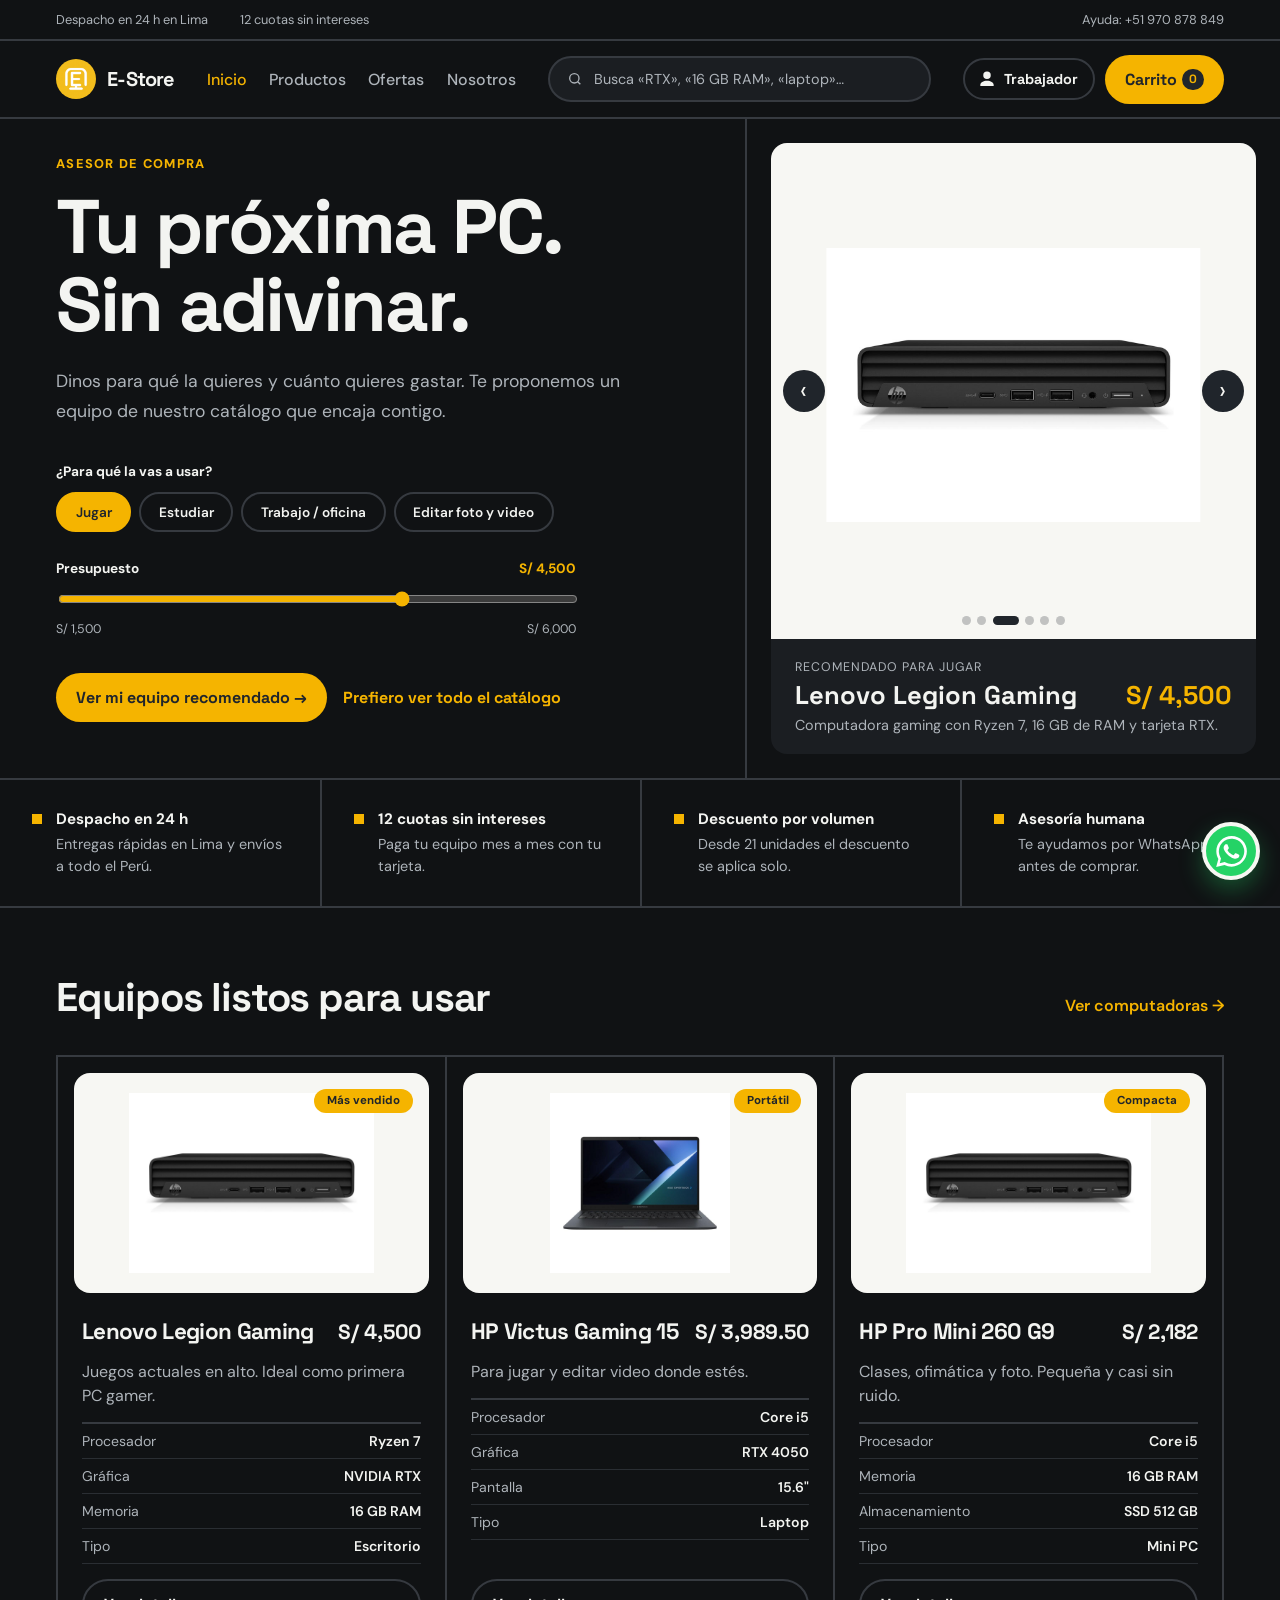
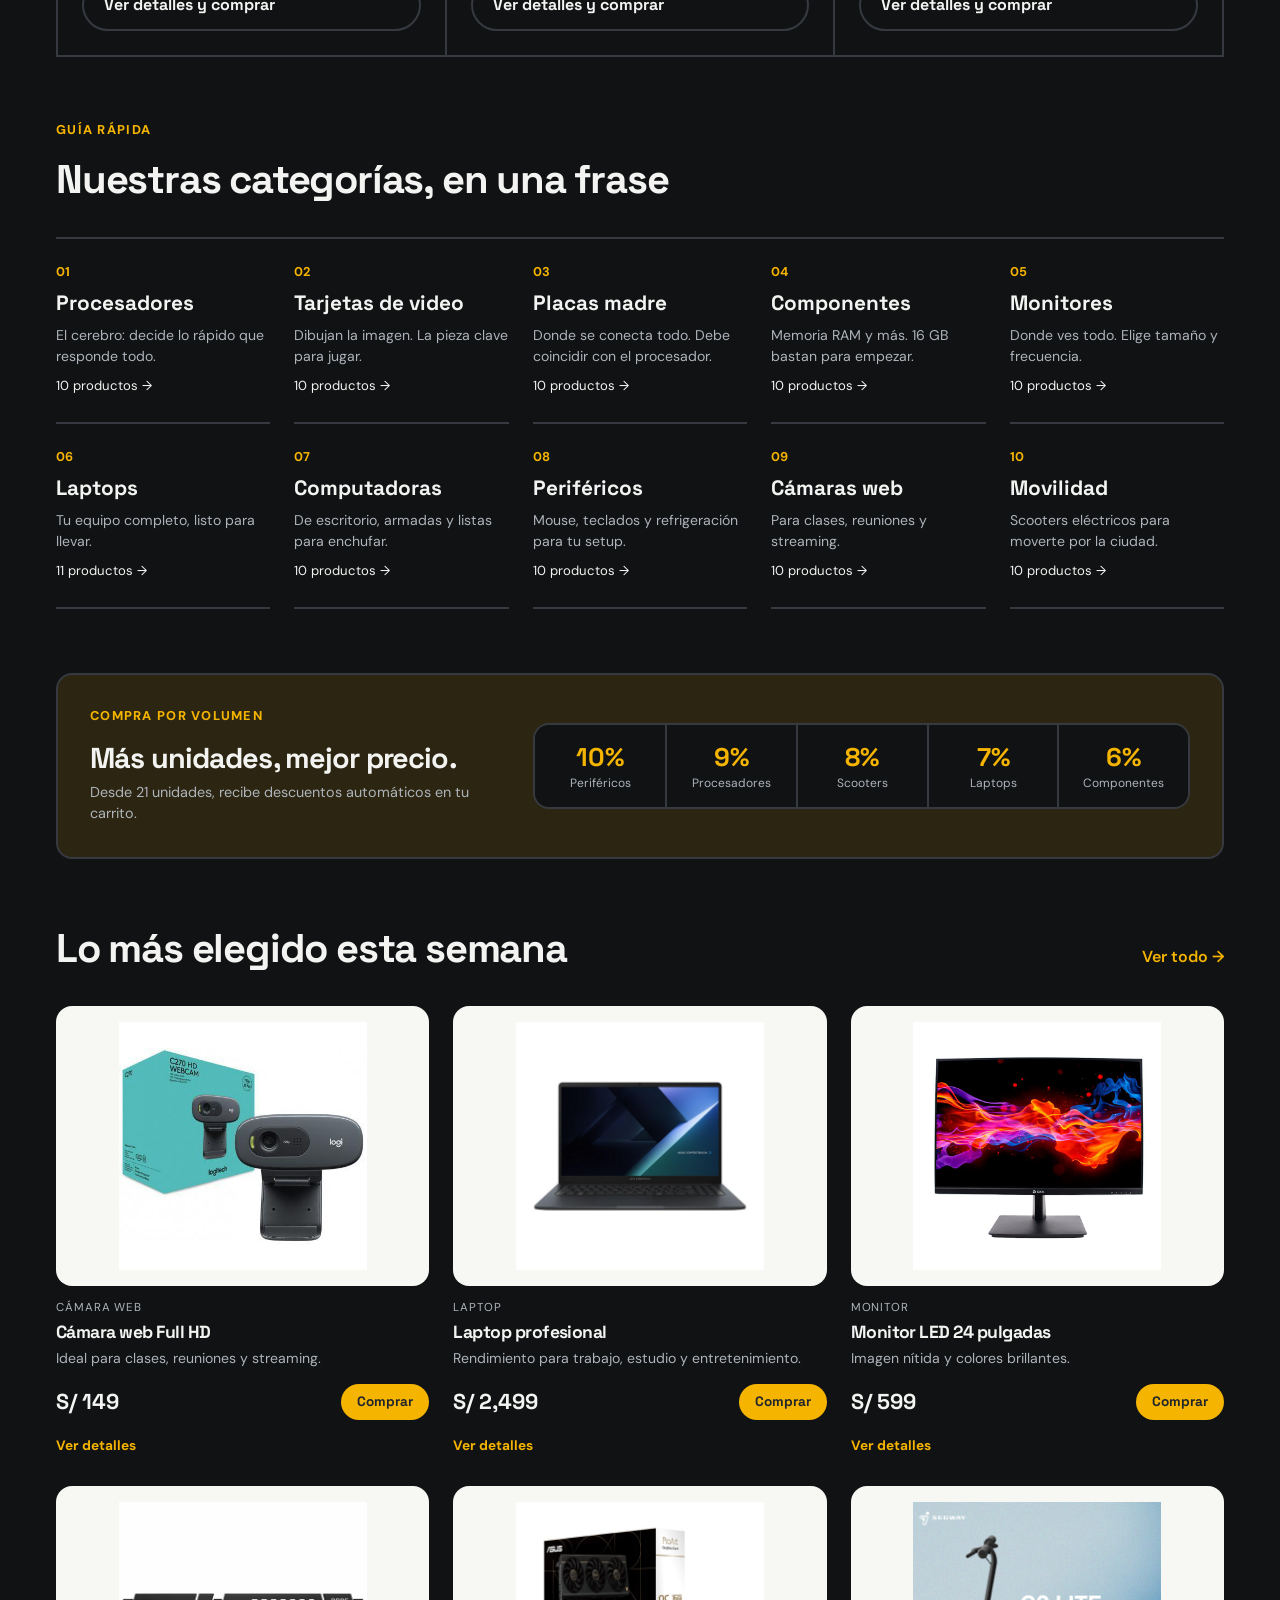
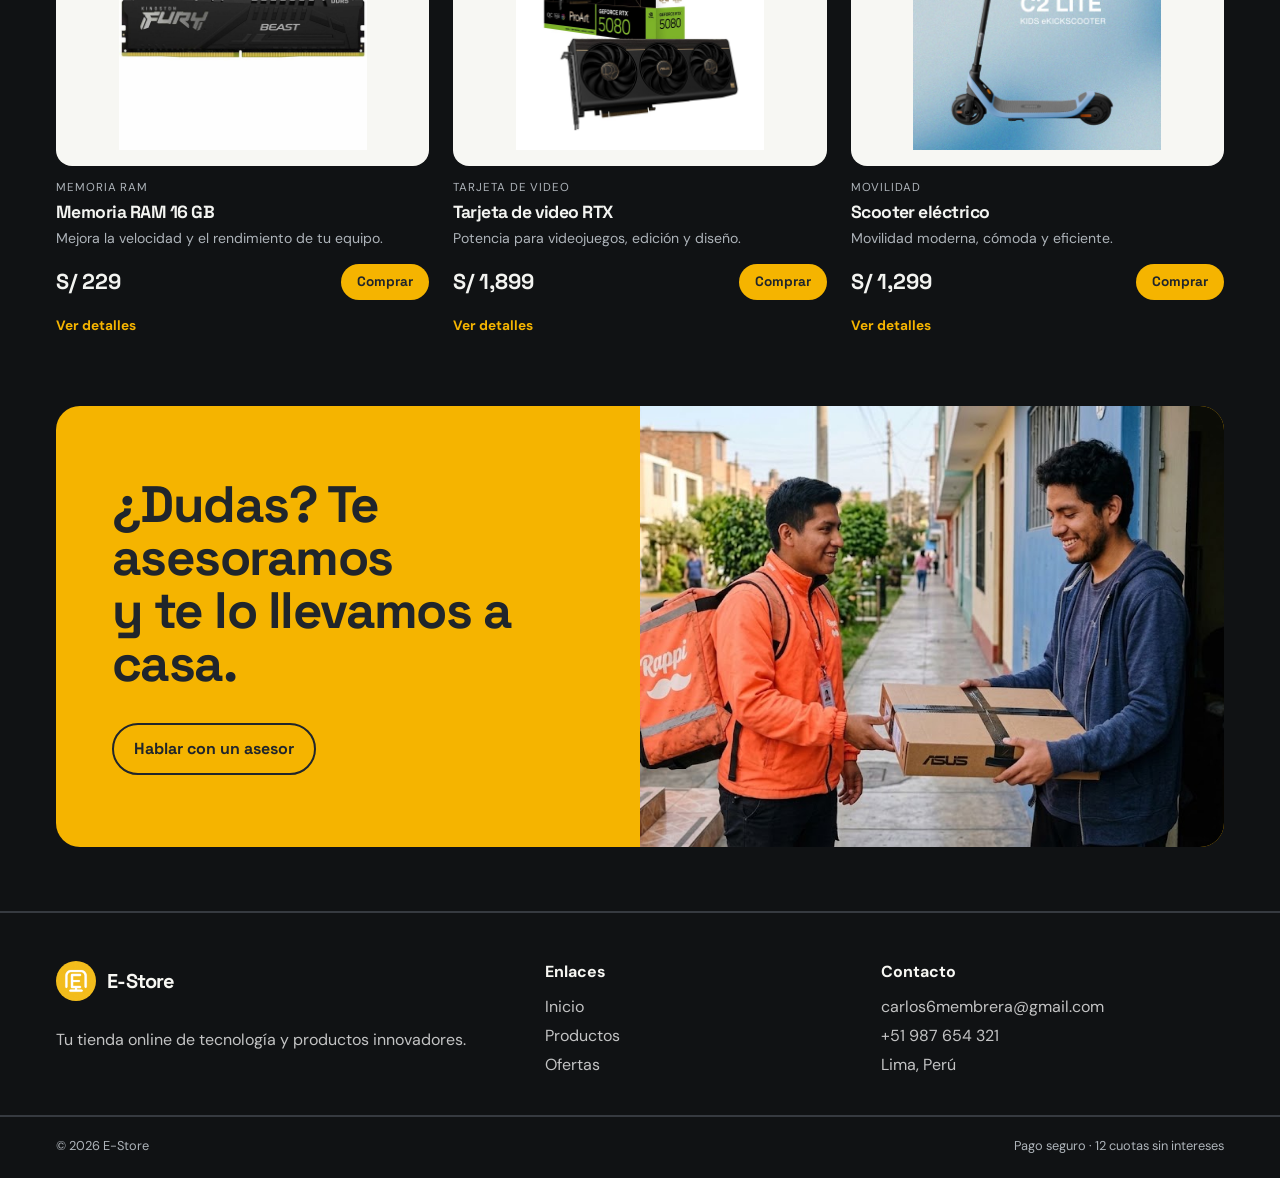
==== commit 9d079ffd: "Etiqueta de verificación de Google Search Console" ====
--- a/index.html
+++ b/index.html
@@ -4,6 +4,19 @@
   <meta charset="UTF-8">
   <meta name="viewport" content="width=device-width, initial-scale=1.0">
   <title>E-Store | Tecnología</title>
+  <meta name="google-site-verification" content="0_cDSuJJvCWOF097c_cJy1tTj948Ln2kMohei9PQ8Bg" />
+  <meta name="description" content="E-Store: tienda online de tecnología en Perú. Asesor de compra para elegir tu PC según uso y presupuesto, despacho en 24 h en Lima y 12 cuotas sin intereses.">
+  <link rel="canonical" href="https://angelval123.github.io/Proyecto-fin-de-curso-frontend/">
+  <meta name="theme-color" content="#101214">
+  <link rel="icon" href="assets/logo.svg" type="image/svg+xml">
+  <link rel="apple-touch-icon" href="assets/logo.jpg">
+  <meta property="og:type" content="website">
+  <meta property="og:site_name" content="E-Store">
+  <meta property="og:title" content="E-Store | Tecnología">
+  <meta property="og:description" content="E-Store: tienda online de tecnología en Perú. Asesor de compra para elegir tu PC según uso y presupuesto, despacho en 24 h en Lima y 12 cuotas sin intereses.">
+  <meta property="og:url" content="https://angelval123.github.io/Proyecto-fin-de-curso-frontend/">
+  <meta property="og:image" content="https://angelval123.github.io/Proyecto-fin-de-curso-frontend/assets/principal.jpg">
+  <meta property="og:locale" content="es_PE">
   <link rel="stylesheet" href="styles/styles.css">
   <link rel="stylesheet" href="styles/inicio.css">
 </head>
@@ -209,7 +222,7 @@
       <div class="product-grid">
         <article class="product-card" data-name="Cámara web Full HD" data-category="camaras" data-price="149">
           <span class="badge">Nuevo</span>
-          <img src="assets/logitech-1.jpg" alt="Cámara web">
+          <img loading="lazy" decoding="async" src="assets/logitech-1.jpg" alt="Cámara web">
           <div class="product-card__content">
             <span class="product-card__cat">Cámara web</span>
             <h3>Cámara web Full HD</h3>
@@ -223,7 +236,7 @@
 
         <article class="product-card" data-name="Laptop profesional" data-category="computacion" data-price="2499">
           <span class="badge badge-sale">Oferta</span>
-          <img src="assets/laptop-hp.jpg" alt="Laptop">
+          <img loading="lazy" decoding="async" src="assets/laptop-hp.jpg" alt="Laptop">
           <div class="product-card__content">
             <span class="product-card__cat">Laptop</span>
             <h3>Laptop profesional</h3>
@@ -237,7 +250,7 @@
 
         <article class="product-card" data-name="Monitor LED 24 pulgadas" data-category="monitores" data-price="599">
           <span class="badge">Top</span>
-          <img src="assets/monitor-teros.jpg" alt="Monitor">
+          <img loading="lazy" decoding="async" src="assets/monitor-teros.jpg" alt="Monitor">
           <div class="product-card__content">
             <span class="product-card__cat">Monitor</span>
             <h3>Monitor LED 24 pulgadas</h3>
@@ -251,7 +264,7 @@
 
         <article class="product-card" data-name="Memoria RAM 16 GB" data-category="componentes" data-price="229">
           <span class="badge">Nuevo</span>
-          <img src="assets/memoria-ram.jpg" alt="Memoria RAM">
+          <img loading="lazy" decoding="async" src="assets/memoria-ram.jpg" alt="Memoria RAM">
           <div class="product-card__content">
             <span class="product-card__cat">Memoria RAM</span>
             <h3>Memoria RAM 16 GB</h3>
@@ -265,7 +278,7 @@
 
         <article class="product-card" data-name="Tarjeta de video RTX" data-category="tarjetas-video" data-price="1899">
           <span class="badge badge-sale">Oferta</span>
-          <img src="assets/asus-proart-rtx-5080-16gb.jpg" alt="Tarjeta de video">
+          <img loading="lazy" decoding="async" src="assets/asus-proart-rtx-5080-16gb.jpg" alt="Tarjeta de video">
           <div class="product-card__content">
             <span class="product-card__cat">Tarjeta de video</span>
             <h3>Tarjeta de video RTX</h3>
@@ -279,7 +292,7 @@
 
         <article class="product-card" data-name="Scooter eléctrico" data-category="movilidad" data-price="1299">
           <span class="badge">Nuevo</span>
-          <img src="assets/scooter-1.jpg" alt="Scooter eléctrico">
+          <img loading="lazy" decoding="async" src="assets/scooter-1.jpg" alt="Scooter eléctrico">
           <div class="product-card__content">
             <span class="product-card__cat">Movilidad</span>
             <h3>Scooter eléctrico</h3>
@@ -299,7 +312,7 @@
         <h2>¿Dudas? Te asesoramos<br>y te lo llevamos a casa.</h2>
         <a class="btn home-cta__button" href="https://wa.me/51970878849?text=Hola%2C%20necesito%20asesor%C3%ADa%20para%20elegir%20un%20producto." target="_blank" rel="noopener noreferrer">Hablar con un asesor</a>
       </div>
-      <img class="home-cta__image" src="assets/principal.jpg" alt="Repartidor entregando un pedido de E-Store">
+      <img loading="lazy" decoding="async" class="home-cta__image" src="assets/principal.jpg" alt="Repartidor entregando un pedido de E-Store">
     </section>
   </main>
 
@@ -338,6 +351,8 @@
   </footer>
   <script src="scripts/volume-discounts.js"></script>
   <script src="scripts/product-images.js"></script>
+  <script src="scripts/catalog-store.js"></script>
+  <script src="scripts/admin-auth.js"></script>
   <script src="scripts/home-products.js"></script>
   <script src="scripts/header-search.js"></script>
   <script src="scripts/inicio.js"></script>
--- a/styles/styles.css
+++ b/styles/styles.css
@@ -22,7 +22,7 @@
 .menu a { color: var(--muted); font-weight: 600; transition: color .2s ease; }
 .menu a:hover, .menu a.is-active { color: var(--text); }
 .nav-actions { position: relative; display: flex; align-items: center; gap: .6rem; }
-.icon-button { display: grid; width: 42px; height: 42px; place-items: center; border: 1px solid var(--line); border-radius: 10px; background: var(--white); color: var(--ink); font-size: 1.5rem; cursor: pointer; }
+.icon-button { display: grid; width: 42px; height: 42px; place-items: center; border: 1px solid var(--line); border-radius: 50%; background: var(--white); color: var(--ink); font-size: 1.5rem; cursor: pointer; }
 .icon-button img { width: 28px; height: 28px; border-radius: 50%; object-fit: cover; }
 .icon-button:hover { border-color: var(--yellow); background: var(--yellow); }
 .header-search { position: absolute; top: calc(100% + .7rem); right: 0; z-index: 40; display: grid; gap: .65rem; width: min(420px, calc(100vw - 2rem)); padding: .8rem; border: 1px solid var(--line); border-radius: 12px; background: var(--surface); color: var(--text); box-shadow: 0 18px 44px rgba(0,0,0,.45); }
@@ -236,3 +236,26 @@
 @media (max-width: 680px) { .product-card:hover, .product-detail__visual:hover { overflow: hidden; } .product-card img:hover, .product-detail__visual img:hover { transform: none; } }
 @media (max-width: 680px) { .offers-roulette__heading { align-items: flex-start; flex-direction: column; } .offers-roulette__card { flex-basis: min(268px, 78vw); } }
 @media (prefers-reduced-motion: reduce) { .offers-roulette__track { animation: none; } .offers-roulette__viewport { overflow-x: auto; } .offers-roulette__group[aria-hidden="true"] { display: none; } }
+
+/* Acceso de trabajadores */
+.visually-hidden { position: absolute; width: 1px; height: 1px; overflow: hidden; clip: rect(0 0 0 0); white-space: nowrap; }
+.btn-danger { background: #c9362c; color: #fff; }
+.btn-danger:hover { background: #e0463b; }
+.worker-button { display: inline-flex; align-items: center; gap: .45rem; min-height: 42px; padding: 0 .95rem 0 .75rem; border: 1px solid var(--line); border-radius: 999px; background: transparent; color: var(--text); font-size: .9rem; font-weight: 700; cursor: pointer; transition: border-color .2s ease, color .2s ease; }
+.worker-button svg { width: 20px; height: 20px; fill: currentColor; }
+.worker-button:hover { border-color: var(--yellow); color: var(--yellow-dark); }
+.worker-button:focus-visible, .worker-login__toggle:focus-visible { outline: 2px solid var(--yellow); outline-offset: 2px; }
+.worker-modal__dialog { width: min(440px, 100%); }
+.worker-modal__dialog .eyebrow.worker-modal__eyebrow { color: var(--yellow-contrast); }
+.worker-modal__intro { margin: .5rem 0 1.25rem; color: #59616a; line-height: 1.5; font-size: .92rem; }
+.worker-login { display: grid; gap: .4rem; }
+.worker-login__label { margin-top: .45rem; color: #59616a; font-size: .85rem; font-weight: 700; }
+.worker-login__input { width: 100%; padding: .85rem; border: 1px solid #c9ccd1; border-radius: 8px; outline-color: var(--yellow); background: #fff; color: var(--ink); font: inherit; }
+.worker-login__input[aria-invalid="true"] { border-color: #c9362c; }
+.worker-login__password { position: relative; }
+.worker-login__password .worker-login__input { padding-right: 5.5rem; }
+.worker-login__toggle { position: absolute; top: 50%; right: .4rem; padding: .45rem .7rem; border: 0; border-radius: 6px; background: #eceee9; color: var(--ink); font-size: .8rem; font-weight: 700; cursor: pointer; transform: translateY(-50%); }
+.worker-login__error { min-height: 1.2rem; margin: .35rem 0 0; color: #b3261e; font-size: .85rem; font-weight: 600; }
+.worker-login__submit { width: 100%; margin-top: .4rem; }
+.worker-login__submit:disabled { opacity: .6; cursor: not-allowed; transform: none; }
+@media (max-width: 680px) { .worker-button { min-height: 38px; padding: 0 .6rem; } .worker-button__label { display: none; } }
--- a/styles/inicio.css
+++ b/styles/inicio.css
@@ -276,3 +276,6 @@
   .finder__track { transition: none; }
   .finder__slide img, .finder__summary.is-changing > * { animation: none; }
 }
+
+/* Botón de acceso de trabajadores en la cabecera de inicio */
+.home .worker-button { border: 2px solid var(--line-strong); font-family: 'Space Grotesk', sans-serif; }
